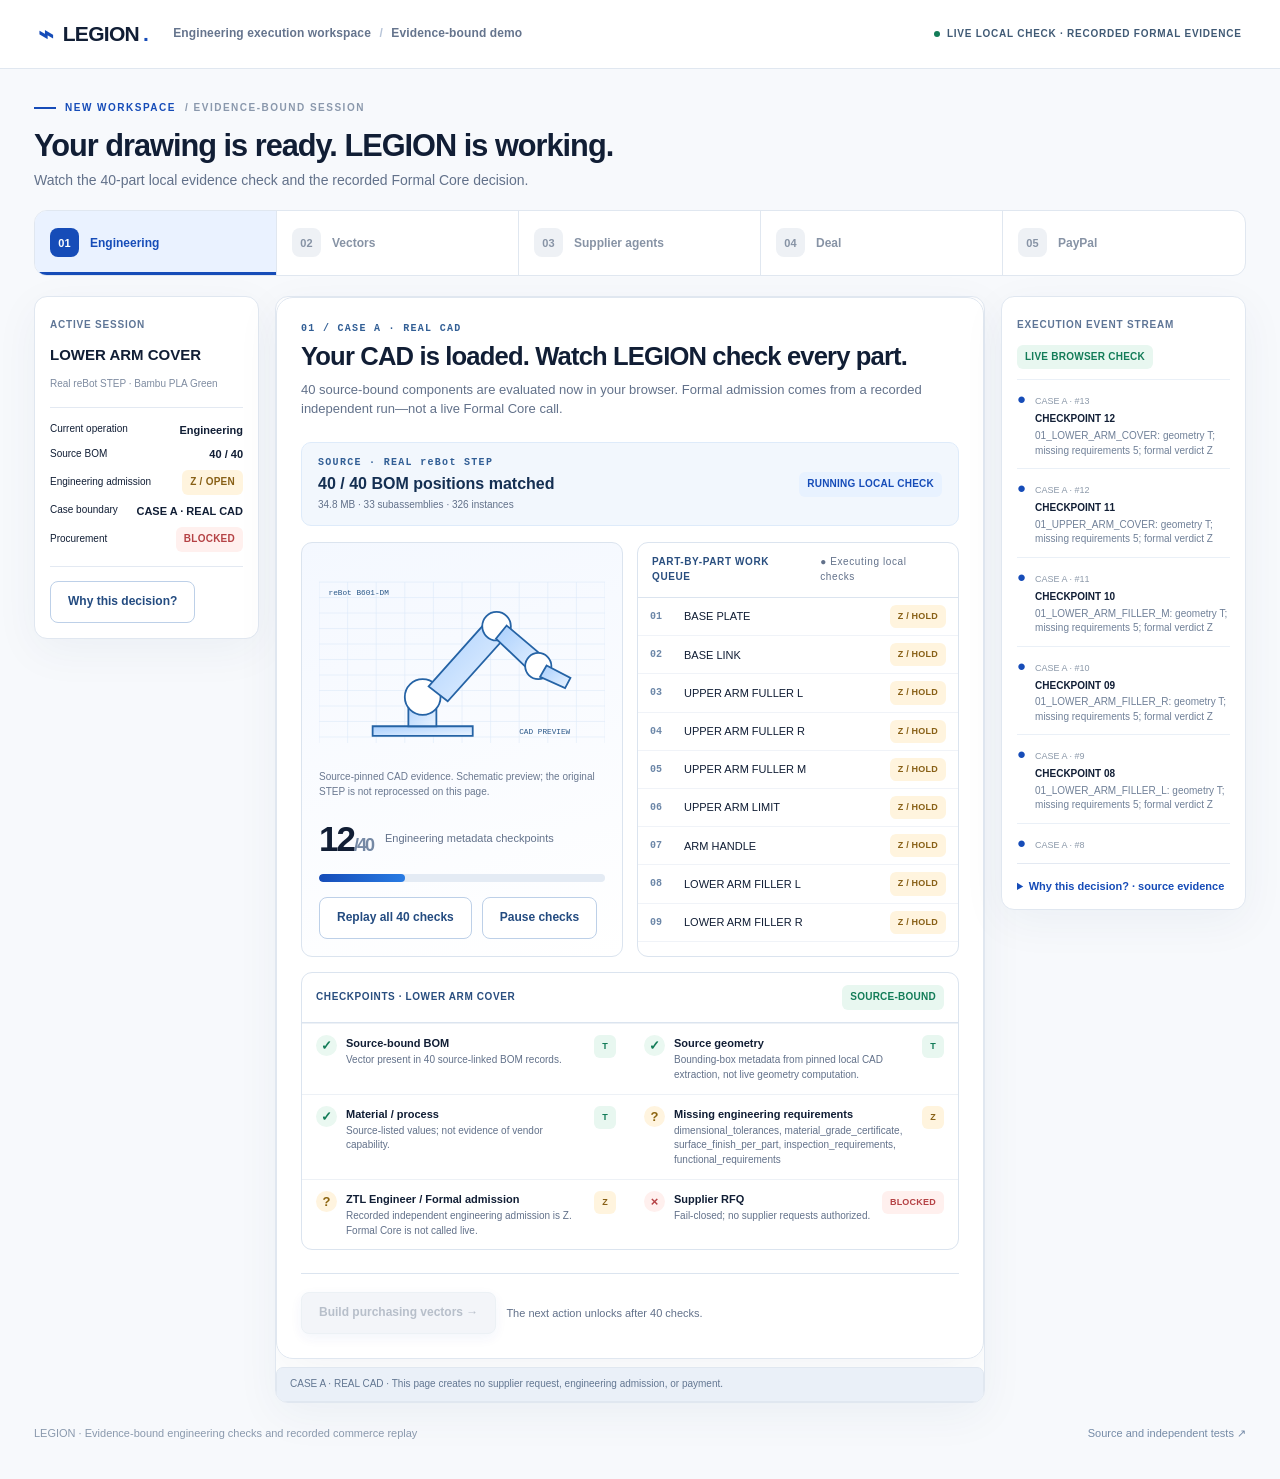
==== public/try/index.html @ afdcdab0 "feat(try): event-driven engineering checkpoints and supplier-agent preflight" ====
<!doctype html>
<html lang="en">
<head>
  <meta charset="utf-8">
  <meta name="viewport" content="width=device-width,initial-scale=1">
  <meta name="theme-color" content="#f7f9fc">
  <meta name="description" content="Watch 40 engineering parts checked against pinned evidence, explore supplier agent decisions, and replay an independently verified PayPal Sandbox deal.">
  <title>Try LEGION — Live Engineering Decision Workspace</title>
  <link rel="stylesheet" href="./try-live.css">
  <script defer src="./try-live.js"></script>
</head>
<body>
<header class="app-topbar">
  <a class="brand" href="/" aria-label="LEGION home"><span class="brand-mark">⌁</span>LEGION<span class="brand-point">.</span></a>
  <span class="app-subbrand">Engineering execution workspace <span class="top-divider">/</span> Evidence-bound demo</span>
  <span class="top-status"><span class="status-dot"></span> LIVE LOCAL CHECK · RECORDED FORMAL EVIDENCE</span>
</header>
<main class="app-shell" id="app">
  <div class="workspace-intro">
    <div class="workspace-location"><span class="tiny-line"></span> NEW WORKSPACE <span class="muted">/ EVIDENCE-BOUND SESSION</span></div>
    <h1 id="workspaceTitle">Your drawing is ready. LEGION is working.</h1>
    <p id="workspaceSubtitle">Watch the 40-part local evidence check and the recorded Formal Core decision.</p>
  </div>
  <nav class="journey" aria-label="LEGION workflow stages">
    <button class="journey-step active" data-stage="0" aria-current="step"><span class="journey-number">01</span><span class="journey-name">Engineering</span><span class="journey-dot"></span></button>
    <button class="journey-step" data-stage="1" disabled><span class="journey-number">02</span><span class="journey-name">Vectors</span><span class="journey-dot"></span></button>
    <button class="journey-step" data-stage="2" disabled><span class="journey-number">03</span><span class="journey-name">Supplier agents</span><span class="journey-dot"></span></button>
    <button class="journey-step" data-stage="3" disabled><span class="journey-number">04</span><span class="journey-name">Deal</span><span class="journey-dot"></span></button>
    <button class="journey-step" data-stage="4" disabled><span class="journey-number">05</span><span class="journey-name">PayPal</span><span class="journey-dot"></span></button>
  </nav>
  <div id="loadError" class="error-card" role="alert" hidden></div>
  <div id="workspace" class="workspace" hidden>
    <aside class="intent-rail" aria-label="Active work object"><div id="intentRail"></div></aside>
    <section class="work-canvas" aria-label="LEGION work area"><div id="workCanvas" aria-live="polite"></div></section>
    <aside class="decision-rail" aria-label="Result and supporting evidence"><div id="decisionRail"></div></aside>
  </div>
  <div class="loading" id="loading" role="status"><span class="loading-orbit"></span> Loading source-bound engineering evidence…</div>
  <footer class="site-footer"><span>LEGION · Evidence-bound engineering checks and recorded commerce replay</span><a href="https://github.com/veraxis-protocol/LEGION-Deal-Rescue" target="_blank" rel="noopener noreferrer">Source and independent tests ↗</a></footer>
</main>
</body>
</html>
---- public/try/try-live.css ----
[hidden]{display:none!important}
:root{--ink:#111e35;--muted:#62718a;--blue:#164cb8;--blue2:#287be3;--border:#e0e7f0;--bg:#f7f9fc;--good:#137c58;--goodbg:#e9f8f1;--danger:#b54245;--badbg:#fff0ee;--amber:#8c640f;--amberbg:#fff6e0;--white:#fff;--pale:#eef4fc;--shadow:0 12px 45px rgba(28,53,95,.05)}
*{box-sizing:border-box}html{scroll-behavior:smooth}body{margin:0;background:var(--bg);color:var(--ink);font:15px/1.47 Inter,ui-sans-serif,-apple-system,BlinkMacSystemFont,'Segoe UI',Arial,sans-serif}button,input,select{font:inherit}button{cursor:pointer}button:disabled{cursor:not-allowed}a{color:var(--blue);text-decoration:none}a:hover{text-decoration:underline}button:focus-visible,a:focus-visible,input:focus-visible,select:focus-visible,summary:focus-visible{outline:3px solid #78adf8;outline-offset:3px}h1,h2,h3,h4,p{margin:0}p{color:var(--muted)}.app-topbar{height:69px;background:white;border-bottom:1px solid var(--border);display:flex;align-items:center;gap:25px;padding:0 max(26px,calc((100% - 1370px)/2));padding-inline:clamp(17px,3vw,40px)}.brand{display:flex;align-items:center;gap:4px;color:var(--ink);font-size:21px;font-weight:830;letter-spacing:-.7px;white-space:nowrap}.brand:hover{text-decoration:none}.brand-mark{font-size:26px;color:var(--blue);font-weight:800;padding-right:5px}.brand-point{color:var(--blue)}.app-subbrand{font-size:12px;font-weight:600;color:#65748d;letter-spacing:.01em}.top-divider{color:#b7c4d8;padding:0 5px}.top-status{margin-left:auto;display:inline-flex;align-items:center;gap:7px;font-size:10px;letter-spacing:.075em;font-weight:800;color:#405a75;white-space:nowrap}.status-dot{height:6px;width:6px;background:var(--good);border-radius:50%;display:inline-block}.app-shell{max-width:1450px;margin:auto;padding:32px 34px 38px}.workspace-intro{margin-bottom:25px}.workspace-location{font-size:10px;letter-spacing:.15em;font-weight:800;color:var(--blue);display:flex;align-items:center;gap:9px;margin-bottom:12px}.workspace-location .muted{color:#8a98ac}.tiny-line{height:2px;width:22px;background:var(--blue)}.workspace-intro h1{font-size:clamp(25px,2.6vw,37px);line-height:1.15;letter-spacing:-1.5px;font-weight:790;margin-bottom:7px}.workspace-intro p{font-size:14px;max-width:650px}.journey{display:grid;grid-template-columns:repeat(5,minmax(0,1fr));gap:0;border:1px solid var(--border);border-radius:13px;overflow:hidden;background:white;margin-bottom:20px}.journey-step{border:0;border-right:1px solid var(--border);background:transparent;min-height:64px;padding:12px 15px;display:flex;align-items:center;gap:11px;text-align:left;position:relative;color:#8793a5;transition:background .15s ease,color .15s ease}.journey-step:last-child{border-right:0}.journey-step:not(:disabled):hover{background:#f4f8ff}.journey-step.active{background:#eaf2ff;color:var(--blue)}.journey-step.completed{color:#344e69}.journey-step.completed .journey-number{background:#e4f6ec;color:var(--good)}.journey-number{display:flex;align-items:center;justify-content:center;flex:none;height:29px;width:29px;border-radius:8px;background:#eef1f5;font-size:11px;letter-spacing:.02em;font-weight:850}.journey-step.active .journey-number{background:var(--blue);color:#fff}.journey-name{font-size:12px;font-weight:750;line-height:1.17}.journey-dot{position:absolute;bottom:0;left:0;right:0;height:3px;background:transparent}.journey-step.active .journey-dot{background:var(--blue)}.workspace{display:grid;grid-template-columns:minmax(190px,225px) minmax(0,1fr) minmax(210px,245px);gap:16px;align-items:start}.intent-rail,.work-canvas,.decision-rail{min-width:0}.rail-surface{background:var(--white);border:1px solid var(--border);border-radius:13px;padding:19px 16px;box-shadow:var(--shadow)}.rail-label,.eyebrow,.caption{font-size:10px;font-weight:830;letter-spacing:.11em;text-transform:uppercase;color:#70809a}.rail-label{margin-bottom:16px}.rail-part{font-size:14px;font-weight:790;line-height:1.3;word-break:break-word;margin:0 0 13px}.rail-key{font-size:11px;color:#8492a7;margin:16px 0 4px}.rail-value{font-weight:760;font-size:12px;word-break:break-word}.rail-metric{margin:9px 0;padding:11px 0;border-top:1px solid #eef1f6;display:flex;align-items:center;justify-content:space-between;gap:5px;font-size:11px;color:var(--muted)}.rail-metric strong{color:var(--ink);font-size:12px;text-align:right}.rail-separator{border:0;border-top:1px solid var(--border);margin:15px 0}.scope-block{margin-top:17px;padding:12px;background:#f3f6fb;border:1px solid #e7edf5;border-radius:9px;font-size:11px;color:#596b84}.scope-block strong{display:block;color:#415672;margin-bottom:4px}.scope-block p{font-size:11px;line-height:1.45}.work-canvas{background:#fff;border:1px solid var(--border);border-radius:13px;box-shadow:var(--shadow);min-height:500px;overflow:hidden}.stage-content{padding:27px 31px 28px;animation:stage-in .24s ease-out both}.stage-head{margin-bottom:22px}.eyebrow{color:var(--blue);margin-bottom:9px}.stage-head h2{font-size:clamp(22px,2.1vw,29px);letter-spacing:-.9px;font-weight:790;line-height:1.17;margin-bottom:7px}.stage-head p{font-size:13px;max-width:650px}.canvas-divider{border:0;border-top:1px solid var(--border);margin:22px 0}.work-object{border:1px solid var(--border);border-radius:11px;overflow:hidden;background:#fff}.work-object-header{display:flex;align-items:center;justify-content:space-between;gap:12px;background:#f5f8fd;padding:11px 15px;border-bottom:1px solid var(--border);font-weight:790;font-size:12px}.work-object-body{padding:16px}.source-preview{display:grid;grid-template-columns:minmax(140px,1fr) minmax(150px,1fr);gap:20px;align-items:center}.drawing-figure{height:178px;background:linear-gradient(145deg,#edf6ff,#f8fbff);border:1px solid #dfeaf8;border-radius:10px;display:flex;align-items:center;justify-content:center;overflow:hidden}.drawing-figure svg{height:165px;width:100%;max-width:290px}.source-facts{display:grid;gap:9px}.source-fact{display:flex;justify-content:space-between;align-items:baseline;gap:10px;border-bottom:1px solid #eef2f7;padding:7px 0;color:var(--muted);font-size:11px}.source-fact strong{font-size:13px;color:var(--ink);text-align:right}.tiny-info{font-size:11px;color:var(--muted);line-height:1.5}.mini-section-title{font-size:10px;letter-spacing:.11em;font-weight:820;color:#78879c;margin:20px 0 10px;text-transform:uppercase}.part-grid{display:grid;grid-template-columns:repeat(2,minmax(0,1fr));gap:9px}.part-choice{border:1px solid var(--border);background:#fff;padding:12px 13px;border-radius:9px;text-align:left;display:flex;align-items:flex-start;gap:9px;min-width:0;transition:background .15s ease,border-color .15s ease,box-shadow .15s ease}.part-choice:hover{border-color:#91b4e9;background:#f8fbff}.part-choice.selected{border-color:var(--blue);background:#eff5ff;box-shadow:0 0 0 1px #92b5e7 inset}.part-symbol{display:grid;place-items:center;background:#eaf0f9;border-radius:7px;width:32px;height:32px;flex:none;color:var(--blue);font-weight:800;font-size:11px}.part-choice-text{min-width:0}.part-choice strong{display:block;font-size:12px;line-height:1.32;overflow-wrap:anywhere;color:var(--ink)}.part-choice small{display:block;color:var(--muted);font-size:10px;margin-top:4px;line-height:1.35}.allparts{margin:13px 0 0;display:flex;align-items:center;gap:10px}.allparts label{font-size:11px;color:var(--muted);font-weight:650}.allparts select{min-width:0;max-width:100%;flex:1;padding:9px 10px;border:1px solid var(--border);background:#fff;border-radius:7px;font-size:11px;color:var(--ink)}.stage-action{display:flex;align-items:center;justify-content:space-between;gap:13px;margin-top:23px}.action-note{font-size:11px;color:var(--muted);max-width:320px}.primary-button,.secondary-button{border:1px solid var(--blue);border-radius:8px;font-weight:770;font-size:12px;padding:12px 17px;min-height:43px;transition:transform .15s ease,background .15s ease;white-space:normal;line-height:1.3}.primary-button{color:#fff;background:var(--blue);box-shadow:0 4px 14px rgba(22,76,184,.12)}.primary-button:hover:not(:disabled){background:#123d93;transform:translateY(-1px)}.primary-button:disabled{opacity:.38;background:#8c9bb2;border-color:#8c9bb2}.secondary-button{color:var(--blue);background:#fff;border-color:#cbdaf1}.secondary-button:hover{background:#f3f7fe}.link-button{border:0;background:none;padding:5px 0;color:var(--blue);font-weight:780;font-size:12px}.inline-status{display:inline-flex;align-items:center;gap:6px;border-radius:7px;font-size:10px;font-weight:810;letter-spacing:.025em;padding:5px 8px;white-space:nowrap}.inline-status.known{background:var(--goodbg);color:var(--good)}.inline-status.unknown{background:var(--amberbg);color:var(--amber)}.inline-status.blocked{background:var(--badbg);color:var(--danger)}.inline-status.simulated{background:#eaf0fa;color:#4e6592}.vector-title{font-size:13px;line-height:1.35;font-weight:800;overflow-wrap:anywhere}.vector-header{display:flex;align-items:center;justify-content:space-between;gap:12px;padding:13px 16px;background:#f4f8fd;border-radius:10px;border:1px solid var(--border);margin-bottom:15px}.vector-mini{font-size:10px;color:#71839d;margin-bottom:4px}.field-grid{display:grid;grid-template-columns:repeat(2,minmax(0,1fr));gap:12px;margin-top:17px}.field{display:flex;flex-direction:column;gap:6px;min-width:0}.field>span{font-size:10px;font-weight:750;color:#61738d}.field input,.field select{width:100%;border:1px solid #d5e0ee;border-radius:8px;background:white;color:var(--ink);padding:10px 11px;min-height:41px;font-size:13px}.field input:focus,.field select:focus{border-color:var(--blue)}.source-attributes{display:grid;grid-template-columns:repeat(2,minmax(0,1fr));gap:9px;margin:13px 0}.attribute{background:#f6f8fc;border-radius:8px;padding:11px 12px;min-width:0}.attribute span{display:block;font-size:10px;color:var(--muted)}.attribute strong{display:block;font-size:12px;line-height:1.4;margin-top:4px;overflow-wrap:anywhere}.requirement-list{display:grid;gap:7px;margin-top:10px}.requirement{width:100%;display:flex;gap:9px;align-items:center;text-align:left;background:#fff;border:1px solid #e0e7f0;border-radius:8px;padding:9px 12px;font-size:11px;color:#526680}.requirement:hover{background:#f8fbff}.requirement.drafted{background:#f0f5fd;border-color:#a9bfdc}.req-toggle{flex:none;display:grid;place-items:center;width:22px;height:22px;border:1px solid #bbcbe0;border-radius:5px;color:var(--blue);font-weight:760}.requirement strong{font-size:11px;line-height:1.2;flex:1;text-transform:capitalize;color:var(--ink)}.requirement small{font-size:10px;color:var(--muted);white-space:nowrap}.local-draft{background:#f2f6fb;border:1px dashed #b9cbe2;border-radius:8px;padding:10px 11px;margin-top:13px;font-size:11px;color:#60718c}.gate-panel{background:#fffaf5;border:1px solid #f1dbc2;border-radius:12px;display:flex;gap:18px;padding:18px;align-items:flex-start}.gate-icon{flex:none;border-radius:12px;height:54px;width:54px;background:#fff0dd;display:grid;place-items:center;font-size:25px}.gate-panel h3{font-size:20px;margin-bottom:6px}.gate-panel p{font-size:12px}.gate-why{display:grid;gap:7px;margin-top:15px}.gate-row{display:flex;align-items:center;justify-content:space-between;gap:10px;padding:9px 11px;background:#f8fafc;border:1px solid var(--border);border-radius:7px;font-size:11px}.gate-row strong{font-size:12px}.case-transfer{background:#edf4ff;border:1px solid #d6e6fa;border-radius:11px;padding:17px;margin-top:23px}.case-transfer h3{font-size:16px;letter-spacing:-.3px;margin-bottom:6px}.case-transfer p{font-size:12px;color:#4a6387}.case-transfer .stage-action{margin-top:14px}.coalition-progress{background:#f4f8fd;padding:20px;border-radius:11px;border:1px solid var(--border)}.coalition-number{font-size:46px;font-weight:810;letter-spacing:-2px;line-height:1.1}.coalition-number small{font-size:14px;color:var(--muted);font-weight:700;letter-spacing:0}.meter{height:9px;border-radius:50px;overflow:hidden;background:#dce7f3;margin:16px 0}.meter span{display:block;height:100%;border-radius:50px;background:linear-gradient(90deg,#164cb8,#50a0f4);transition:width .38s cubic-bezier(.2,.7,.2,1)}.buyer-grid{display:grid;grid-template-columns:repeat(5,minmax(0,1fr));gap:7px}.buyer{border:1px dashed #c6d1df;border-radius:8px;min-height:62px;padding:8px 4px;display:grid;place-items:center;text-align:center;color:#9faabe;background:white;transition:background .25s ease,border-color .25s ease}.buyer.in{border:1px solid #c0d7f5;color:var(--blue);background:#e8f1fe}.buyer b{font-size:20px;line-height:1}.buyer small{font-size:9px;line-height:1.2}.buyer-state{display:flex;justify-content:space-between;align-items:center;gap:9px;margin-top:15px}.coalition-bridge{display:flex;align-items:center;gap:9px;margin-top:17px;color:#5c7393;font-size:11px}.coalition-bridge .bridge-line{height:1px;flex:1;background:#d6e2ef}.offer-list{display:grid;grid-template-columns:repeat(3,minmax(0,1fr));gap:10px}.offer{border:1px solid var(--border);border-radius:10px;padding:15px 12px;background:white;text-align:left;min-height:156px;display:flex;flex-direction:column;gap:8px;transition:background .15s ease,border .15s ease,box-shadow .15s ease}.offer:hover{border-color:#9dbce8}.offer.selected{background:#eff5ff;border-color:var(--blue);box-shadow:inset 0 0 0 1px var(--blue)}.offer strong{font-size:25px;font-weight:850;letter-spacing:-1px}.offer small{color:var(--muted);font-size:10px}.offer .inline-status{align-self:flex-start;margin-top:auto}.negotiation-result{margin:19px 0 0;padding:15px;border:1px solid var(--border);border-radius:9px;background:#f7f9fc}.negotiation-result strong{font-size:13px}.negotiation-result p{font-size:11px;margin-top:6px}.evidence-chip{margin-top:15px;font-size:11px;color:#566d8a;display:flex;align-items:center;gap:10px}.receipt-list{display:grid;grid-template-columns:repeat(5,minmax(0,1fr));gap:7px}.receipt{border:1px solid var(--border);background:#fff;border-radius:9px;min-height:91px;padding:12px 7px;text-align:center;display:flex;flex-direction:column;align-items:center;gap:6px;justify-content:center}.receipt.active{background:#eff7f2;border-color:#409b73;box-shadow:0 0 0 1px #7bbba0 inset}.receipt:hover{border-color:#8cb7dc}.receipt span{font-size:10px;color:#71809b}.receipt strong{font-size:16px}.receipt small{font-size:9px;color:var(--good);font-weight:750}.receipt-detail{background:#f5f9f7;border:1px solid #d7e8de;border-radius:12px;padding:18px;margin-top:18px}.receipt-detail-head{display:flex;align-items:center;justify-content:space-between;gap:10px;margin-bottom:12px}.receipt-detail h3{font-size:20px;letter-spacing:-.5px}.mono{font-family:ui-monospace,SFMono-Regular,Consolas,monospace;overflow-wrap:anywhere}.receipt-facts{display:grid;gap:7px}.receipt-row{display:flex;justify-content:space-between;gap:12px;border-top:1px solid #e0eee6;padding:8px 0;font-size:11px}.receipt-row span{color:var(--muted)}.receipt-row strong{color:var(--ink);text-align:right}.completion-bar{background:#ecf7f1;border:1px solid #c8ead8;border-radius:9px;padding:13px 15px;display:flex;gap:12px;align-items:center;margin-top:17px}.completion-bar strong{color:#196546;font-size:13px}.completion-bar p{font-size:11px;color:#46775f}.decision-title{font-size:15px;font-weight:790;letter-spacing:-.2px;margin:4px 0 9px}.decision-desc{font-size:12px;line-height:1.48;margin:0 0 13px}.context-row{padding:9px 0;border-top:1px solid #edf0f4;display:flex;flex-direction:column;gap:4px;font-size:11px}.context-row span{color:var(--muted)}.context-row strong{font-size:12px;color:var(--ink);word-break:break-word}.inspect-link{border:0;background:transparent;display:inline-flex;align-items:center;gap:5px;padding:0;color:var(--blue);font-size:11px;font-weight:750}.evidence-details{margin-top:14px;border-top:1px solid #e8edf5;padding-top:13px}.evidence-details summary{font-size:11px;color:var(--blue);font-weight:760;cursor:pointer;list-style:none}.evidence-details summary::-webkit-details-marker{display:none}.evidence-details summary:before{content:'＋';margin-right:6px}.evidence-details[open] summary:before{content:'−'}.evidence-details div{padding-top:10px}.evidence-details p{font-size:10px;line-height:1.55;overflow-wrap:anywhere}.evidence-details a{font-size:11px;display:block;margin-top:9px;overflow-wrap:anywhere}.tiny-contract{color:#5e7590;font-size:11px;margin:15px 0 0;padding:11px;border:1px dashed #cedaea;border-radius:7px}.tiny-contract strong{color:var(--ink)}.bottom-scope{padding:13px 16px;background:#f7f9fc;border-top:1px solid var(--border);font-size:10px;color:#6f819a;display:flex;align-items:center;gap:8px}.bottom-scope strong{color:var(--ink)}.error-card{border:1px solid #efb6b6;background:#fff1f1;color:#9e3535;padding:19px;border-radius:12px;margin:14px 0}.loading{padding:80px 20px;text-align:center;font-size:12px;color:var(--muted)}.loading-orbit{display:inline-block;vertical-align:-2px;height:14px;width:14px;border-radius:50%;border:2px solid #cadcf8;border-top-color:var(--blue);animation:spin .8s linear infinite;margin-right:7px}.site-footer{display:flex;align-items:center;justify-content:space-between;gap:16px;color:#8a99ad;font-size:11px;margin-top:22px}.site-footer a{color:#758ba7}@keyframes stage-in{from{opacity:.2;transform:translateY(8px)}to{opacity:1;transform:translateY(0)}}@keyframes spin{to{transform:rotate(360deg)}}
@media(max-width:1150px){.workspace{grid-template-columns:minmax(180px,215px) minmax(0,1fr)}.decision-rail{grid-column:2}.decision-rail .rail-surface{display:grid;grid-template-columns:1fr 1fr;gap:10px 20px;align-items:start}.decision-rail .evidence-details{grid-column:1/-1}}
@media(max-width:770px){.app-topbar{height:58px;padding:0 17px}.app-subbrand{display:none}.top-status{font-size:9px}.app-shell{padding:22px 17px 28px}.workspace-intro{margin-bottom:19px}.workspace-intro h1{font-size:27px;letter-spacing:-1px}.workspace-intro p{font-size:12px}.workspace{grid-template-columns:minmax(0,1fr);gap:11px}.intent-rail{grid-column:1;grid-row:1}.intent-rail .rail-surface{display:flex;align-items:center;gap:12px;padding:12px}.intent-rail .rail-label,.intent-rail .rail-key,.intent-rail .rail-metric,.intent-rail .scope-block{display:none}.intent-rail .rail-part{margin:0;font-size:12px;flex:1}.intent-rail .inline-status{flex:none}.work-canvas{grid-column:1;grid-row:2;min-height:0}.decision-rail{grid-column:1;grid-row:3}.decision-rail .rail-surface{display:block;padding:14px}.decision-rail .rail-label{display:none}.decision-rail .decision-desc{font-size:11px}.stage-content{padding:20px 18px}.journey{margin-bottom:12px}.journey-step{min-height:62px;padding:9px 7px;flex-direction:column;gap:6px;justify-content:center;align-items:center;text-align:center}.journey-number{width:23px;height:23px;font-size:10px}.journey-name{font-size:10px}.journey-step.active .journey-dot{height:2px}.offer-list{gap:7px}.offer{padding:11px 9px;min-height:140px}.offer strong{font-size:21px}.source-preview{grid-template-columns:1fr 1fr;gap:11px}.drawing-figure{height:165px}}
@media(max-width:480px){.app-topbar{gap:10px}.brand{font-size:19px}.brand-mark{font-size:21px}.top-status{font-size:8px;letter-spacing:0}.workspace-intro p{font-size:11px}.workspace-location{font-size:9px}.journey-name{font-size:9px}.journey-step{padding:8px 2px;gap:4px;min-height:58px}.stage-content{padding:17px 14px 20px}.stage-head h2{font-size:23px}.stage-head p{font-size:12px}.source-preview{grid-template-columns:1fr}.drawing-figure{height:140px}.drawing-figure svg{height:132px}.source-facts{grid-template-columns:1fr 1fr;gap:5px 12px}.source-fact{display:block}.source-fact strong{display:block;text-align:left}.part-grid{grid-template-columns:1fr 1fr;gap:7px}.part-choice{padding:10px 7px;gap:5px}.part-symbol{width:22px;height:24px;font-size:9px}.part-choice strong{font-size:10px}.part-choice small{font-size:9px}.field-grid,.source-attributes{gap:8px}.stage-action{flex-direction:column-reverse;align-items:stretch;margin-top:18px}.action-note{max-width:100%}.primary-button,.secondary-button{width:100%;font-size:12px}.buyer-grid{gap:4px}.buyer{min-height:55px}.buyer small{font-size:8px}.buyer-state{flex-direction:column;align-items:flex-start}.offer strong{font-size:17px}.offer{padding:11px 6px;min-height:138px}.offer small{font-size:9px}.offer .inline-status{white-space:normal;font-size:9px;padding:4px 5px}.receipt-list{gap:3px}.receipt{min-height:75px;padding:8px 2px}.receipt strong{font-size:12px}.receipt span,.receipt small{font-size:8px}.source-fact{font-size:10px}.completion-bar{align-items:flex-start}.site-footer{flex-direction:column;align-items:flex-start;gap:5px}.receipt-detail h3{font-size:15px}.gate-panel{gap:9px;padding:14px}.gate-icon{width:38px;height:38px;font-size:20px}.gate-panel h3{font-size:17px}.allparts{flex-direction:column;align-items:stretch}.rail-surface{border-radius:9px}.decision-rail .rail-surface{display:block}}
@media(prefers-reduced-motion:reduce){*,*:before,*:after{scroll-behavior:auto!important;animation-duration:.01ms!important;transition-duration:.01ms!important}}

.in-session .workspace-intro{margin-bottom:15px}.in-session .workspace-intro h1{font-size:20px;letter-spacing:-.5px;margin-bottom:0}.in-session .workspace-intro p{display:none}.in-session .workspace-location{margin-bottom:7px}.in-session .app-shell{padding-top:20px}
/* Mobile operational density: one selected object + one action; details on demand. */
@media(max-width:770px){.intent-rail .rail-surface{display:grid;grid-template-columns:minmax(0,1fr) auto;align-items:center;gap:9px}.intent-rail .rail-part{min-width:0;max-width:none;flex:initial;overflow-wrap:normal;font-size:12px}.intent-rail .rail-value{display:none}.decision-rail .context-row{display:none}.decision-rail .decision-desc{margin-bottom:4px}}
@media(max-width:480px){.intent-rail .inline-status{font-size:9px;white-space:normal;max-width:172px;text-align:center}}

@media(max-width:770px){#app[data-active-step="1"] .intent-rail .rail-value{display:block;grid-column:1/-1;font-size:11px}}

/* WO-TRY-LIVE-005: execution-first product UI, additive to verified light palette. */
:root{--live-line:#dbe4ef;--live-soft:#f3f7fd;--live-shadow:0 16px 48px rgba(28,67,112,.055)}
.app-shell{max-width:1480px}.workspace-intro h1{font-size:clamp(22px,2.4vw,34px);letter-spacing:-1px}.workspace-intro{margin-bottom:19px}
.live-scene{background:#fff;min-height:620px;padding:24px;border-radius:17px;border:1px solid var(--border);box-shadow:var(--live-shadow)}
.live-heading{margin-bottom:24px}.live-heading h2{font-size:clamp(21px,2vw,31px);font-weight:820;letter-spacing:-.85px;margin:5px 0 8px;line-height:1.23}.live-heading p{margin:0;color:var(--muted);font-size:13px;max-width:790px}
.live-overline,.live-eyebrow{font:800 10px/1.4 ui-monospace,monospace;letter-spacing:.13em;color:#315e95}
.live-pill{display:inline-flex;align-items:center;gap:4px;padding:5px 8px;border-radius:6px;font-size:10px;font-weight:790;letter-spacing:.025em;white-space:nowrap;background:#edf1f7;color:#51617a}
.live-pill.good{background:#e8f7f0;color:#137c58}.live-pill.warn{background:#fff4de;color:#886016}.live-pill.bad{background:#fff0ee;color:#b54245}.live-pill.running{background:#e8f2ff;color:#164cb8;animation:statusPulse 1.2s ease-in-out infinite}
@keyframes statusPulse{50%{opacity:.56}}
.live-btn{cursor:pointer;display:inline-flex;align-items:center;justify-content:center;gap:8px;min-height:42px;border-radius:8px;padding:10px 17px;font-size:12px;font-weight:800;border:1px solid #bdd0e8;background:#fff;color:#1c4a8f}
.live-btn:hover{filter:brightness(.975);transform:translateY(-1px)}.live-btn:focus-visible{outline:3px solid #7cacf3;outline-offset:2px}
.live-btn.primary-button{background:#164cb8;border-color:#164cb8;color:#fff}.live-btn.secondary-button{color:#234b80;background:#fff}.live-btn.disabled-button{opacity:.45;cursor:not-allowed;background:#e4e9f1;border-color:#d4dfe9;color:#61718a;pointer-events:none}
.live-next{display:flex;gap:10px;align-items:center;justify-content:flex-start;flex-wrap:wrap;border-top:1px solid var(--live-line);padding-top:18px;margin-top:23px}.live-next>span{flex:1;min-width:190px;font-size:11px;color:var(--muted)}
.live-summary{display:flex;align-items:center;justify-content:space-between;gap:10px;background:#f2f7fd;border:1px solid #deebfa;padding:13px 16px;border-radius:10px;margin-bottom:16px}.live-summary>div{display:grid;gap:2px}.live-summary strong{font-size:16px;color:#142f52}.live-summary small{font-size:10px;color:var(--muted)}
.live-double{display:grid;grid-template-columns:minmax(0,1fr) minmax(0,1fr);gap:14px}.live-hero-diagram,.live-part-pane,.live-checkpoint,.live-vector-card,.live-fixture,.live-payment-head{border:1px solid var(--live-line);border-radius:11px;background:#fff;padding:17px;min-width:0}
.live-hero-diagram{background:linear-gradient(165deg,#f4f8ff,#fff)}.live-arm{display:block;width:100%;height:205px;object-fit:contain}.live-hero-diagram p{font-size:10px;color:#6a7890;margin:5px 0 13px}.live-progress-caption{display:flex;align-items:center;gap:12px;margin:10px 0}.live-progress-caption strong{font-size:35px;letter-spacing:-2px}.live-progress-caption strong span{font-size:18px;color:#7589a5}.live-progress-caption>span{font-size:11px;color:var(--muted)}
.live-meter{height:8px;background:#e4ebf4;border-radius:50px;overflow:hidden}.live-meter>span{height:100%;display:block;border-radius:inherit;background:linear-gradient(90deg,#164cb8,#287be3);transition:width .19s ease}
.live-inline-actions{display:flex;align-items:center;gap:10px;flex-wrap:wrap;margin-top:15px}
.live-part-pane{padding:0;overflow:hidden}.live-pane-title{display:flex;justify-content:space-between;align-items:center;padding:12px 14px;gap:10px;border-bottom:1px solid var(--live-line);font-size:10px;letter-spacing:.06em;color:#294e7f}.live-pane-title span{color:var(--muted)}
.scan-list{height:348px;overflow:auto;overscroll-behavior:contain}.scan-row{width:100%;display:grid;grid-template-columns:26px minmax(0,1fr) auto;gap:8px;align-items:center;text-align:left;padding:7px 12px;border:0;border-bottom:1px solid #f0f3f8;background:#fff;color:var(--ink);cursor:pointer}.scan-row.selected{background:#edf4ff;border-left:3px solid #164cb8;padding-left:9px}.scan-row:hover{background:#f6f9fe}.scan-index{font:600 10px ui-monospace,monospace;color:#6c87a8}.scan-name{font-size:11px;white-space:nowrap;overflow:hidden;text-overflow:ellipsis}.scan-row .live-pill{font-size:9px}
.live-checkpoint{margin-top:15px;padding:0;overflow:hidden}.live-checkpoint-grid{display:grid;grid-template-columns:repeat(2,minmax(0,1fr));gap:0}.live-ck{display:flex;align-items:flex-start;gap:9px;min-width:0;padding:11px 14px;border-top:1px solid #edf1f6}.live-ck>span:nth-child(2){min-width:0;display:grid;gap:2px;flex:1}.live-ck strong{font-size:11px}.live-ck small{font-size:10px;color:var(--muted);overflow-wrap:anywhere}.live-ck .live-pill{font-size:9px}.live-ck-symbol{flex:0 0 21px;height:21px;border-radius:50%;background:#eaf8f1;text-align:center;font-size:13px;line-height:21px;color:#137c58;font-weight:900}.live-ck-symbol.unknown{color:#8c640f;background:#fff4df}.live-ck-symbol.blocked{color:#b54245;background:#fff0ee}
.live-object-head{display:flex;align-items:center;justify-content:space-between;gap:10px;border-bottom:1px solid var(--live-line);padding-bottom:12px}.live-object-head span{font-size:10px;color:#52739d}.live-object-head h3{margin:2px 0 0;font-size:18px}
.live-attributes{display:grid;grid-template-columns:repeat(3,minmax(0,1fr));gap:12px;padding-top:13px}.live-attributes>div{display:grid;gap:4px;min-width:0}.live-attributes small{font-size:10px;color:var(--muted)}.live-attributes strong{font-size:12px;overflow-wrap:anywhere}
.live-control-line{display:grid;grid-template-columns:1.5fr 1fr 1fr;gap:11px;margin-top:20px}.live-control-line label{display:grid;gap:7px;font-size:11px;color:#4b617e;font-weight:800}.live-control-line input,.live-control-line select{max-width:100%;min-width:0;width:100%;height:44px;border:1px solid #cad7e8;border-radius:8px;background:#fff;padding:0 9px;color:#1a2b49}
.live-grid-title{display:flex;align-items:center;justify-content:space-between;margin:20px 0 10px;gap:10px;font-size:11px;font-weight:850;color:#304f78}.live-grid-title small{font-size:10px;font-weight:500;color:var(--muted)}
.live-gap-grid{display:grid;grid-template-columns:repeat(2,minmax(0,1fr));gap:8px}.live-gap{display:flex;gap:10px;align-items:center;text-align:left;min-width:0;border:1px solid #e0e7f0;border-radius:9px;padding:10px;background:#fff;cursor:pointer}.live-gap>span{flex:0 0 24px;width:24px;height:24px;line-height:24px;border-radius:6px;text-align:center;background:#fff2db;color:#8c640f;font-size:18px}.live-gap>strong{flex:1;font-size:11px;overflow-wrap:anywhere}.live-gap small{font-size:9px;color:#8c640f;max-width:85px;text-align:right}.live-gap.draft{border-color:#a7c7ee;background:#f3f8ff}.live-gap.draft>span{background:#dfedff;color:#164cb8}
.live-notice{margin-top:14px;border-radius:8px;border:1px solid #f1dfb6;padding:11px;background:#fffaf0;font-size:11px;line-height:1.5}
.live-gate-head{display:flex;justify-content:space-between;gap:14px;align-items:flex-start;background:#fff8f7;border:1px solid #f4dfdd;border-radius:11px;padding:17px}.live-gate-head span{font:700 10px ui-monospace,monospace;color:#b54245}.live-gate-head h3{font-size:21px;margin:6px 0}.live-gate-head p{font-size:12px;margin:0;max-width:530px;color:#64718a}
.supplier-board{display:grid;grid-template-columns:repeat(3,minmax(0,1fr));gap:9px}.supplier-card{border:1px solid var(--live-line);border-radius:10px;padding:12px;min-width:0;background:#fff}.supplier-header{display:flex;gap:9px;align-items:center;margin-bottom:14px}.supplier-logo{width:42px;height:42px;flex:0 0 42px;display:grid;place-items:center;border:1px solid #bfd7f5;background:linear-gradient(145deg,#eaf3ff,#fff);color:#164cb8;font-size:20px;font-weight:900;border-radius:10px}.supplier-header>div:nth-child(2){min-width:0;display:grid;gap:4px}.supplier-header strong{font-size:11px;line-height:1.2}.supplier-header small{font-size:9px;color:#8191a8}.supplier-line{display:flex;justify-content:space-between;align-items:center;gap:4px;font-size:10px;margin:9px 0}.supplier-card p{font-size:10px;line-height:1.5;color:#75839a;margin:10px 0 0}.live-handoff{background:#f2f7fd;border:1px solid #d8e6f8;border-radius:11px;padding:18px;margin-top:20px}.live-handoff h3{margin:6px 0;font-size:19px}.live-handoff p{font-size:12px;max-width:690px;color:#526580}.live-handoff .live-btn{margin-top:4px}
.live-fixture{display:grid;grid-template-columns:1.2fr 1fr;gap:15px}.live-fixture h3{font-size:40px;letter-spacing:-2px;margin:8px 0 12px}.live-fixture h3 small{font-size:18px;color:#8795aa}.buyer-tiles{display:flex;flex-wrap:wrap;gap:5px;margin-top:15px}.buyer-tile{display:grid;gap:4px;place-items:center;text-align:center;padding:7px 8px;min-width:58px;border:1px dashed #c7d0dd;border-radius:8px;color:#8c9aae;font-size:10px}.buyer-tile b{font-size:18px}.buyer-tile small{font-size:9px}.buyer-tile.joined{background:#e9f8f1;border:1px solid #a6d6bc;color:#137c58}.live-status-big{margin:13px 0}.live-fixture>div:nth-child(2) p{font-size:12px;max-width:275px;color:#67768e}.live-evidence-bridge{padding:13px;border-radius:10px;background:#fff8f1;border:1px solid #f2e0c5;margin-top:20px}.live-evidence-bridge strong{font-size:10px;color:#8c640f}.live-evidence-bridge p{font-size:11px;color:#5c6470;margin:5px 0 0}
.deal-timeline{display:grid;gap:9px}.deal-event{border:1px solid #e3e7ed;border-left:3px solid #ccd5e2;border-radius:9px;display:flex;align-items:center;padding:12px;gap:12px;opacity:.6;background:#f6f7fa}.deal-event.shown{opacity:1;background:#fff;border-left-color:#164cb8}.deal-number{flex:0 0 29px;width:29px;height:29px;display:grid;place-items:center;background:#e9f1fc;color:#164cb8;border-radius:50%;font-size:12px;font-weight:900}.deal-event>div{flex:1;min-width:0}.deal-event>div small{display:block;color:#8292a6;font-size:9px}.deal-event>div strong{font-size:17px}.deal-event>div strong span{font-size:11px;color:#67758a}.deal-event>div p{font-size:10px;color:#647088;margin:3px 0}
.live-payment-head{display:flex;gap:12px;align-items:center;justify-content:space-between;background:#f3faf7;border-color:#d3eadf}.live-payment-head h3{font-size:42px;letter-spacing:-1.7px;margin:5px 0}.live-payment-head p{font-size:12px;color:#526b61;max-width:510px}
.receipt-board{display:grid;grid-template-columns:repeat(5,minmax(0,1fr));gap:8px}.receipt-card{min-width:0;border:1px solid #e2e9f0;border-radius:9px;background:#fff;padding:10px;text-align:left;display:grid;gap:7px;cursor:pointer}.receipt-card.selected{border-color:#287be3;background:#f4f9ff}.receipt-card>small{font-size:9px;color:#61789a}.receipt-card strong{font-size:19px}.receipt-card span{font-size:9px;color:#137c58}.receipt-card code{font-size:9px;color:#62718a;overflow-wrap:anywhere}.live-receipt-detail{padding:14px;background:#f6f9fe;border:1px solid #dde6f3;border-radius:9px;margin-top:12px;display:grid;gap:5px}.live-receipt-detail strong{font:700 12px ui-monospace,monospace;overflow-wrap:anywhere}.live-receipt-detail p{font-size:11px;color:#62718a;margin:2px 0}
.live-scope{font-size:10px;color:#637792;background:#eaf0f8;border:1px solid #e0e7f0;margin-top:8px;padding:9px 13px;border-radius:7px}
.rail-title{font-size:10px;font-weight:850;color:#5e7596;letter-spacing:.08em}.rail-surface{padding:15px!important}.rail-surface h3{font-size:15px;margin:10px 0 5px;overflow-wrap:anywhere}.rail-surface>small{font-size:10px;color:#7e8ba0}.rail-break{height:1px;background:#e3e9f2;margin:14px 0}.rail-item{display:flex;justify-content:space-between;align-items:center;gap:10px;margin-top:8px;font-size:10px}.rail-item strong{font-size:11px;text-align:right;overflow-wrap:anywhere}.rail-status{margin:10px 0}.event-list{display:grid;gap:10px;max-height:470px;overflow:auto}.event-line{display:flex;gap:9px;padding-top:8px;border-top:1px solid #eaf0f7}.event-line>span{color:#164cb8}.event-line>div{min-width:0}.event-line small{font-size:9px;color:#8b98a9}.event-line strong{display:block;font-size:10px;margin:2px 0;overflow-wrap:anywhere}.event-line p{font-size:10px;color:#708098;line-height:1.45;margin:0;overflow-wrap:anywhere}details{font-size:11px;color:#62718a}details summary{cursor:pointer;color:#164cb8;font-weight:800}details p{line-height:1.5}
@media(max-width:1150px){.live-scene{min-height:480px}.live-double{grid-template-columns:1fr}.live-arm{height:200px}.scan-list{height:260px}.receipt-board{grid-template-columns:repeat(3,minmax(0,1fr))}.supplier-board{grid-template-columns:repeat(2,minmax(0,1fr))}}
@media(max-width:770px){.live-scene{padding:16px}.live-heading{margin-bottom:16px}.live-part-pane .scan-list{height:220px}.live-attributes{grid-template-columns:repeat(2,minmax(0,1fr))}.live-fixture{grid-template-columns:1fr}.live-double{grid-template-columns:1fr}.live-checkpoint-grid{grid-template-columns:1fr}.live-control-line{grid-template-columns:1fr 1fr}.live-control-line label:first-child{grid-column:span 2}.supplier-board{grid-template-columns:1fr}.receipt-board{grid-template-columns:repeat(2,minmax(0,1fr))}}
@media(max-width:480px){.live-scene{padding:12px;border-radius:9px;min-height:440px}.live-heading h2{font-size:21px}.live-heading p{font-size:11px}.live-summary{padding:11px}.live-summary strong{font-size:13px}.live-arm{height:165px}.live-progress-caption strong{font-size:31px}.live-double{gap:10px}.live-hero-diagram,.live-fixture,.live-checkpoint,.live-vector-card{padding:12px}.live-ck{padding:9px}.live-attributes{grid-template-columns:1fr 1fr}.live-control-line{grid-template-columns:1fr 1fr;gap:8px}.live-control-line label:first-child{grid-column:1/-1}.live-gap-grid{grid-template-columns:1fr}.live-gap{padding:8px}.live-payment-head{align-items:flex-start}.live-payment-head h3{font-size:31px}.live-next>span{flex-basis:100%;min-width:0;order:3}.live-btn{min-height:40px;font-size:11px;padding:8px 12px}.receipt-board{grid-template-columns:repeat(2,minmax(0,1fr))}.live-fixture h3{font-size:32px}.deal-event{padding:10px}.deal-event>div strong{font-size:15px}.supplier-header strong{font-size:12px}}
@media(prefers-reduced-motion:reduce){.live-pill.running{animation:none}.live-btn:hover{transform:none}.live-meter span{transition:none}}
@media(max-width:770px){.intent-rail{display:none!important}.workspace{display:block!important}.work-canvas{width:100%;min-width:0}.decision-rail{width:100%;margin-top:10px}.decision-rail .rail-surface{display:block}.event-list{max-height:180px}}
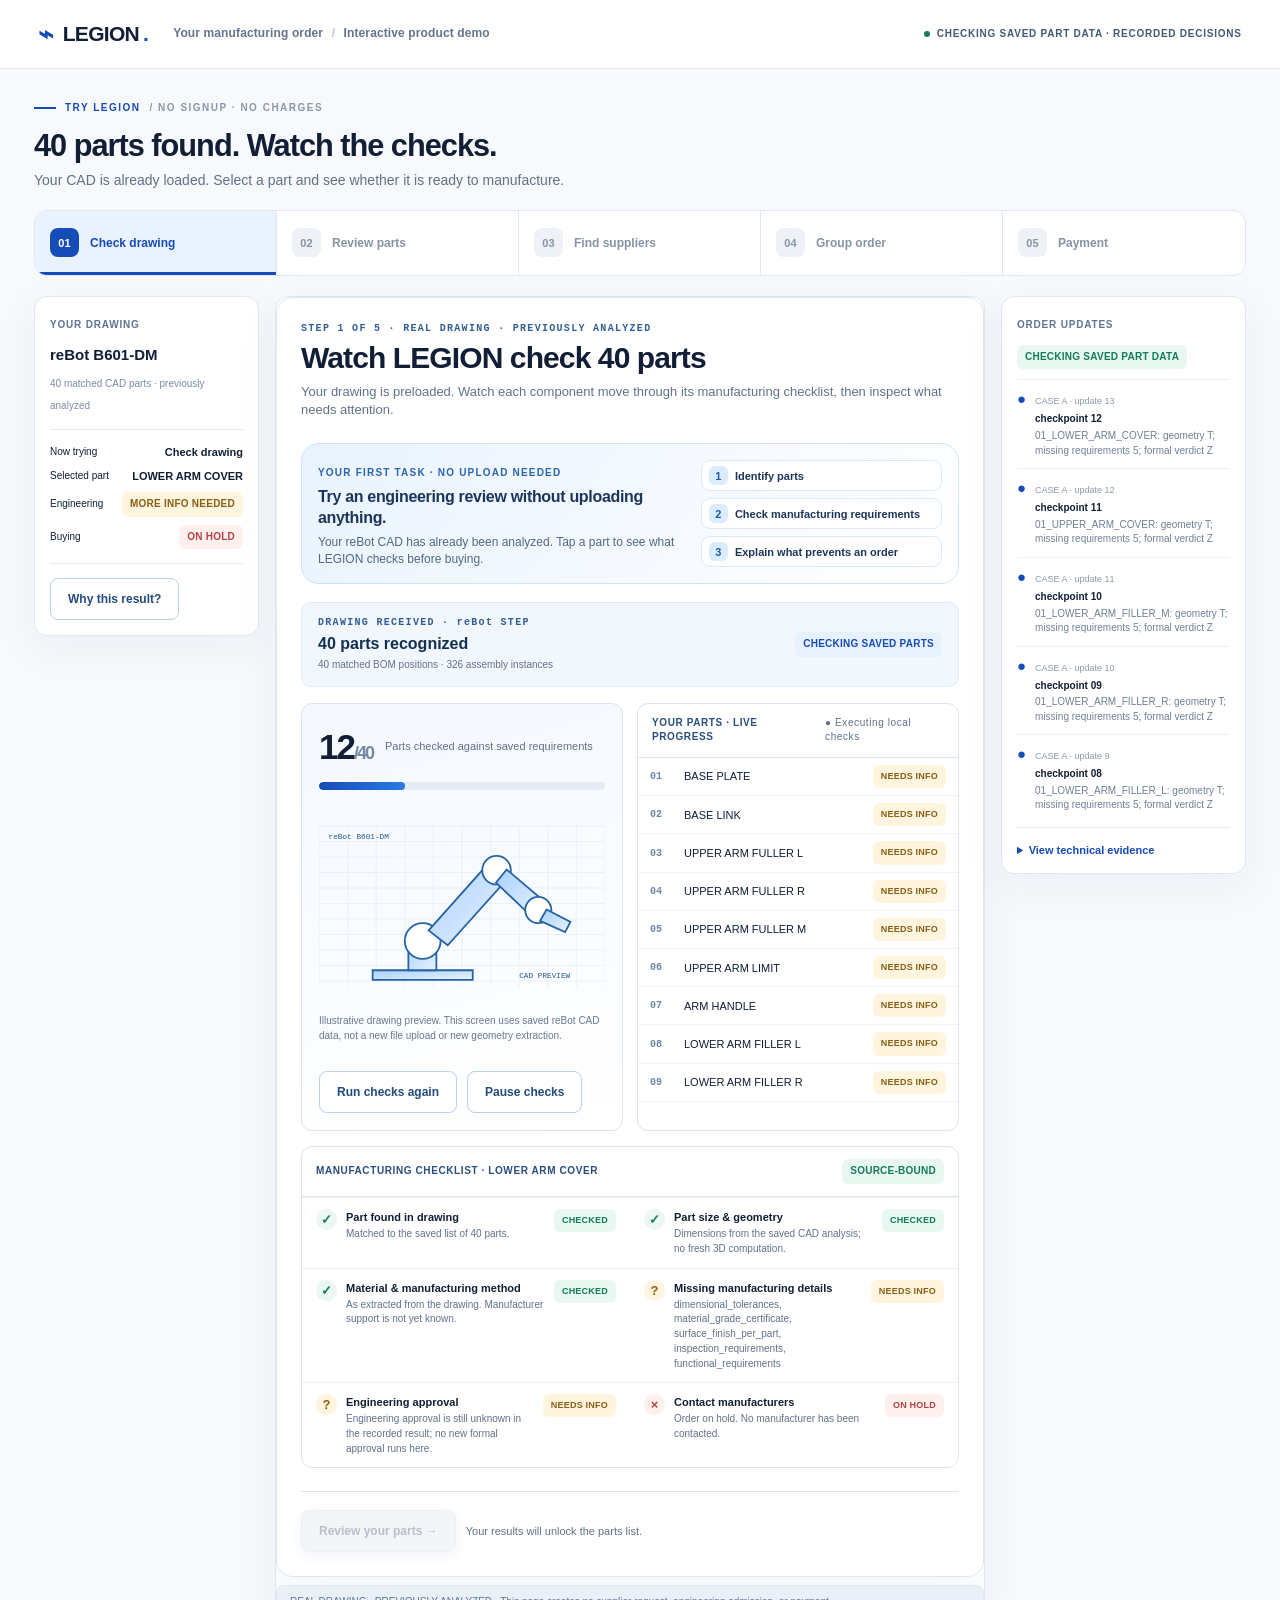
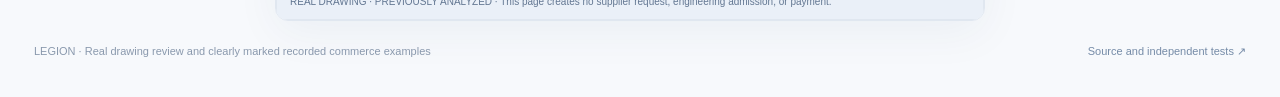
==== commit 11ee4c03: "feat(try): familiar product workflows and illustrated supplier discovery" ====
--- a/public/try/index.html
+++ b/public/try/index.html
@@ -4,29 +4,29 @@
   <meta charset="utf-8">
   <meta name="viewport" content="width=device-width,initial-scale=1">
   <meta name="theme-color" content="#f7f9fc">
-  <meta name="description" content="Watch 40 engineering parts checked against pinned evidence, explore supplier agent decisions, and replay an independently verified PayPal Sandbox deal.">
-  <title>Try LEGION — Live Engineering Decision Workspace</title>
+  <meta name="description" content="Try LEGION: check an uploaded CAD drawing, review parts, explore manufacturing options, form a group order and inspect PayPal Sandbox confirmations.">
+  <title>Try LEGION — Your Drawing to a Group Order</title>
   <link rel="stylesheet" href="./try-live.css">
   <script defer src="./try-live.js"></script>
 </head>
 <body>
 <header class="app-topbar">
   <a class="brand" href="/" aria-label="LEGION home"><span class="brand-mark">⌁</span>LEGION<span class="brand-point">.</span></a>
-  <span class="app-subbrand">Engineering execution workspace <span class="top-divider">/</span> Evidence-bound demo</span>
-  <span class="top-status"><span class="status-dot"></span> LIVE LOCAL CHECK · RECORDED FORMAL EVIDENCE</span>
+  <span class="app-subbrand">Your manufacturing order <span class="top-divider">/</span> Interactive product demo</span>
+  <span class="top-status"><span class="status-dot"></span> CHECKING SAVED PART DATA · RECORDED DECISIONS</span>
 </header>
 <main class="app-shell" id="app">
   <div class="workspace-intro">
-    <div class="workspace-location"><span class="tiny-line"></span> NEW WORKSPACE <span class="muted">/ EVIDENCE-BOUND SESSION</span></div>
-    <h1 id="workspaceTitle">Your drawing is ready. LEGION is working.</h1>
-    <p id="workspaceSubtitle">Watch the 40-part local evidence check and the recorded Formal Core decision.</p>
+    <div class="workspace-location"><span class="tiny-line"></span> TRY LEGION <span class="muted">/ NO SIGNUP · NO CHARGES</span></div>
+    <h1 id="workspaceTitle">40 parts found. Watch the checks.</h1>
+    <p id="workspaceSubtitle">Your CAD is loaded. Watch every component being checked for manufacturing readiness.</p>
   </div>
   <nav class="journey" aria-label="LEGION workflow stages">
-    <button class="journey-step active" data-stage="0" aria-current="step"><span class="journey-number">01</span><span class="journey-name">Engineering</span><span class="journey-dot"></span></button>
-    <button class="journey-step" data-stage="1" disabled><span class="journey-number">02</span><span class="journey-name">Vectors</span><span class="journey-dot"></span></button>
-    <button class="journey-step" data-stage="2" disabled><span class="journey-number">03</span><span class="journey-name">Supplier agents</span><span class="journey-dot"></span></button>
-    <button class="journey-step" data-stage="3" disabled><span class="journey-number">04</span><span class="journey-name">Deal</span><span class="journey-dot"></span></button>
-    <button class="journey-step" data-stage="4" disabled><span class="journey-number">05</span><span class="journey-name">PayPal</span><span class="journey-dot"></span></button>
+    <button class="journey-step active" data-stage="0" aria-current="step"><span class="journey-number">01</span><span class="journey-name">Check drawing</span><span class="journey-dot"></span></button>
+    <button class="journey-step" data-stage="1" disabled><span class="journey-number">02</span><span class="journey-name">Review parts</span><span class="journey-dot"></span></button>
+    <button class="journey-step" data-stage="2" disabled><span class="journey-number">03</span><span class="journey-name">Find suppliers</span><span class="journey-dot"></span></button>
+    <button class="journey-step" data-stage="3" disabled><span class="journey-number">04</span><span class="journey-name">Group order</span><span class="journey-dot"></span></button>
+    <button class="journey-step" data-stage="4" disabled><span class="journey-number">05</span><span class="journey-name">Payment</span><span class="journey-dot"></span></button>
   </nav>
   <div id="loadError" class="error-card" role="alert" hidden></div>
   <div id="workspace" class="workspace" hidden>
@@ -34,8 +34,8 @@
     <section class="work-canvas" aria-label="LEGION work area"><div id="workCanvas" aria-live="polite"></div></section>
     <aside class="decision-rail" aria-label="Result and supporting evidence"><div id="decisionRail"></div></aside>
   </div>
-  <div class="loading" id="loading" role="status"><span class="loading-orbit"></span> Loading source-bound engineering evidence…</div>
-  <footer class="site-footer"><span>LEGION · Evidence-bound engineering checks and recorded commerce replay</span><a href="https://github.com/veraxis-protocol/LEGION-Deal-Rescue" target="_blank" rel="noopener noreferrer">Source and independent tests ↗</a></footer>
+  <div class="loading" id="loading" role="status"><span class="loading-orbit"></span> Opening your saved drawing and preparing the 40-part check…</div>
+  <footer class="site-footer"><span>LEGION · Real drawing review and clearly marked recorded commerce examples</span><a href="https://github.com/veraxis-protocol/LEGION-Deal-Rescue" target="_blank" rel="noopener noreferrer">Source and independent tests ↗</a></footer>
 </main>
 </body>
 </html>
--- a/public/try/try-live.css
+++ b/public/try/try-live.css
@@ -53,3 +53,44 @@
 @media(max-width:480px){.live-scene{padding:12px;border-radius:9px;min-height:440px}.live-heading h2{font-size:21px}.live-heading p{font-size:11px}.live-summary{padding:11px}.live-summary strong{font-size:13px}.live-arm{height:165px}.live-progress-caption strong{font-size:31px}.live-double{gap:10px}.live-hero-diagram,.live-fixture,.live-checkpoint,.live-vector-card{padding:12px}.live-ck{padding:9px}.live-attributes{grid-template-columns:1fr 1fr}.live-control-line{grid-template-columns:1fr 1fr;gap:8px}.live-control-line label:first-child{grid-column:1/-1}.live-gap-grid{grid-template-columns:1fr}.live-gap{padding:8px}.live-payment-head{align-items:flex-start}.live-payment-head h3{font-size:31px}.live-next>span{flex-basis:100%;min-width:0;order:3}.live-btn{min-height:40px;font-size:11px;padding:8px 12px}.receipt-board{grid-template-columns:repeat(2,minmax(0,1fr))}.live-fixture h3{font-size:32px}.deal-event{padding:10px}.deal-event>div strong{font-size:15px}.supplier-header strong{font-size:12px}}
 @media(prefers-reduced-motion:reduce){.live-pill.running{animation:none}.live-btn:hover{transform:none}.live-meter span{transition:none}}
 @media(max-width:770px){.intent-rail{display:none!important}.workspace{display:block!important}.work-canvas{width:100%;min-width:0}.decision-rail{width:100%;margin-top:10px}.decision-rail .rail-surface{display:block}.event-list{max-height:180px}}
+
+/* WO-UX-REFERENCE-006: familiar product workflows, no layered duplicates. */
+.product-onboard{display:grid;grid-template-columns:minmax(0,1fr) minmax(235px,.65fr);gap:12px;padding:16px;background:linear-gradient(125deg,#e9f3ff,#fff);border:1px solid #cde2fb;border-radius:18px;margin:0 0 18px;color:#1c355b}
+.product-onboard strong{display:block;font-size:16px;line-height:1.3;letter-spacing:-.02em;margin:5px 0}
+.product-onboard p{margin:0;color:#526883;line-height:1.4;font-size:12px}
+.product-eyebrow{font-size:10px;font-weight:800;letter-spacing:.12em;color:#2a66ae}
+.product-onboard ol{list-style:none;display:grid;gap:7px;padding:0;margin:0}
+.product-onboard li{display:flex;align-items:center;gap:7px;font-size:11px;font-weight:650;background:#fff;border:1px solid #dce8f6;border-radius:9px;padding:5px 7px;min-height:28px}
+.product-onboard li b{display:grid;place-items:center;width:19px;height:19px;border-radius:6px;background:#dcecff;color:#1f59a9}
+.product-supplier-board{display:grid;grid-template-columns:repeat(3,minmax(0,1fr));gap:12px;align-items:stretch}
+.supplier-choice{appearance:none;text-align:left;cursor:pointer;display:flex;flex-direction:column;gap:10px;min-width:0;transition:box-shadow .18s ease, border-color .18s ease,transform .18s ease}
+.supplier-choice:hover{border-color:#98bfe9;box-shadow:0 8px 22px rgba(21,69,118,.10);transform:translateY(-2px)}
+.supplier-choice:focus-visible{outline:3px solid #287be3;outline-offset:2px}
+.supplier-choice.is-selected{border-color:#2c73c5;box-shadow:0 0 0 2px #d9eaff}
+.supplier-wordmark{display:block;width:100%;max-width:215px;height:65px;object-fit:contain;object-position:left center;flex-shrink:0}
+.supplier-kind{font-size:11px;min-height:28px;line-height:1.4;color:#718198}
+.supplier-choice .supplier-line{display:flex;justify-content:space-between;align-items:center;gap:8px;width:100%;margin:0;flex-wrap:wrap}
+.supplier-choice .supplier-line > b{font-size:11px;color:#68748a}
+.supplier-guard{padding:20px;border:1px solid #f2ccbe;border-radius:14px;background:#fff7f3;display:flex;justify-content:space-between;gap:15px;align-items:center;margin:15px 0}
+.supplier-guard h3{font-size:21px;margin:7px 0;color:#4f2930}
+.supplier-guard p{margin:0;font-size:13px;max-width:590px;color:#80545b;line-height:1.5}
+.supplier-guard small{font-size:10px;letter-spacing:.1em;font-weight:700;color:#ad605f}
+.supplier-directory-note{padding:0 2px 12px;display:flex;flex-direction:column;gap:6px;color:#243852}
+.supplier-directory-note b{font-size:16px}
+.supplier-directory-note span{color:#7a8799;font-size:11px}
+.supplier-inspector{display:flex;align-items:center;justify-content:space-between;gap:18px;background:#eef5ff;border:1px solid #d7e6fb;border-radius:12px;padding:16px 18px;margin:12px 0 18px}
+.supplier-inspector h3{margin:6px 0;font-size:17px;color:#1e4268}
+.supplier-inspector p{font-size:12px;line-height:1.5;color:#5a7190;margin:0;max-width:650px}
+.live-heading h2{font-size:clamp(24px,2.5vw,30px);letter-spacing:-.03em;line-height:1.14}
+.live-heading p{max-width:720px;font-size:13px;line-height:1.4}
+.journey .journey-name{text-transform:none}
+.live-hero-diagram{display:flex;flex-direction:column}
+.live-hero-diagram .live-progress-caption{order:-3;margin-top:0}
+.live-hero-diagram .live-meter{order:-2;margin-bottom:14px}
+.live-hero-diagram .live-arm{order:0}
+.live-hero-diagram p{order:1}
+.live-hero-diagram .live-inline-actions{order:2}
+@media(max-width:1000px){.product-supplier-board{grid-template-columns:repeat(2,minmax(0,1fr))}.product-onboard{grid-template-columns:1fr}}
+@media(max-width:560px){.product-onboard ol{display:flex;flex-wrap:wrap}.product-onboard li{flex:1 1 92px;min-width:0;font-size:10px}.product-onboard li b{flex-shrink:0}.product-supplier-board{grid-template-columns:1fr 1fr;gap:9px}.supplier-wordmark{height:52px}.supplier-choice{padding:10px!important}.supplier-choice .supplier-line{font-size:10px}.supplier-guard{align-items:flex-start;flex-direction:column}.supplier-inspector{align-items:flex-start;flex-direction:column}.product-onboard{padding:11px}.product-onboard strong{font-size:14px}.product-onboard ol{gap:5px}.product-onboard li{font-size:11px}}
+@media(max-width:390px){.product-supplier-board{grid-template-columns:1fr}}
+@media(prefers-reduced-motion:reduce){.supplier-choice{transition:none}.supplier-choice:hover{transform:none}}
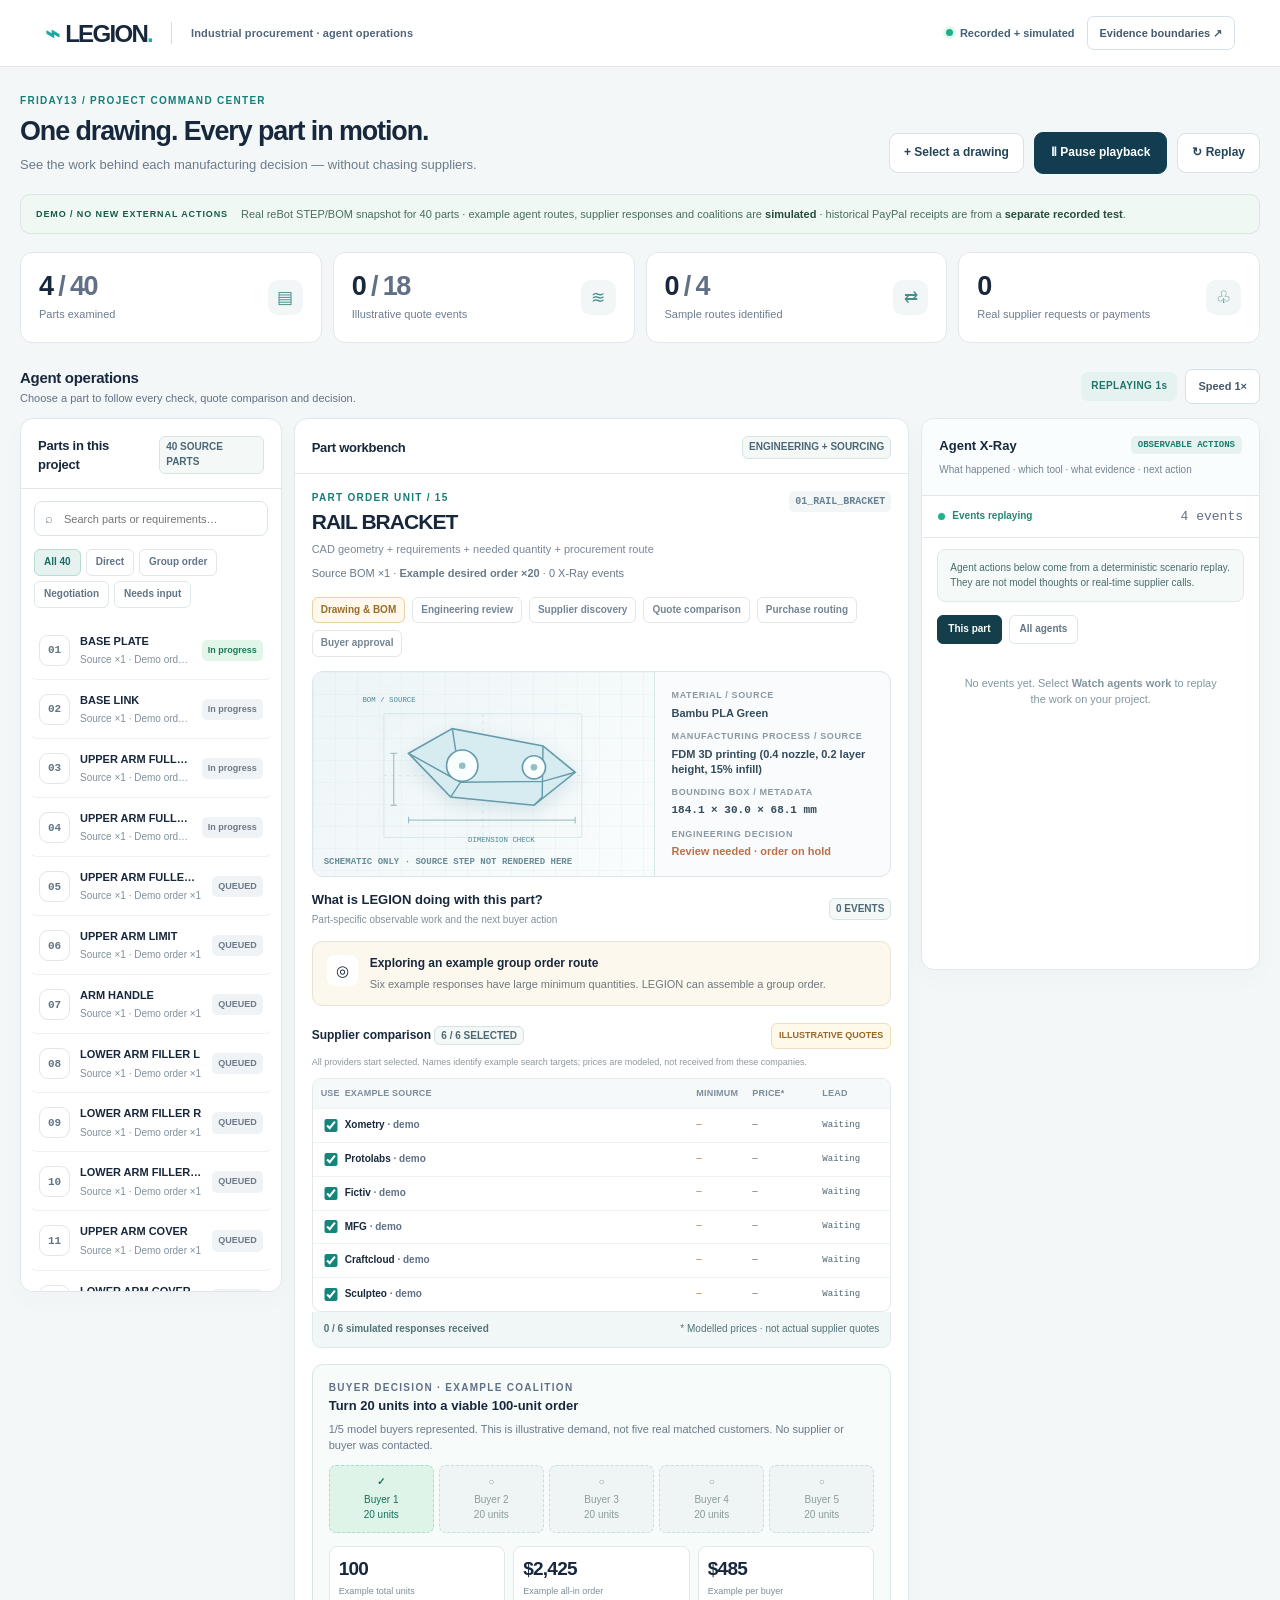
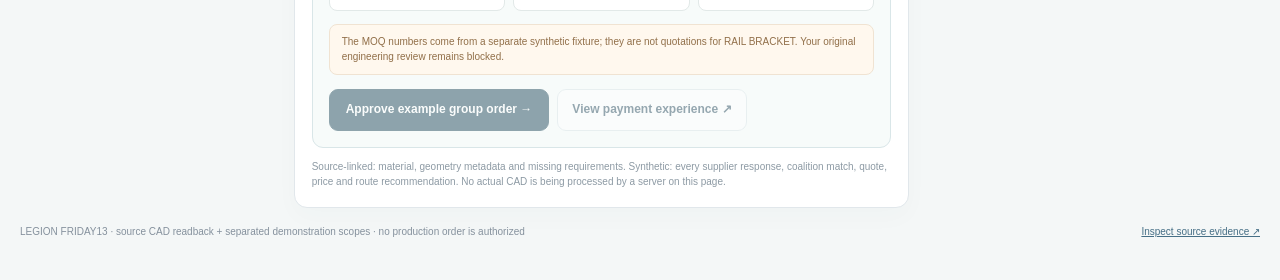
==== commit 6fb48ebc: "WO-FRIDAY13: part-centric procurement X-Ray demo, evidence-bound" ====
--- a/public/try/index.html
+++ b/public/try/index.html
@@ -1,41 +1,5 @@
 <!doctype html>
 <html lang="en">
-<head>
-  <meta charset="utf-8">
-  <meta name="viewport" content="width=device-width,initial-scale=1">
-  <meta name="theme-color" content="#f7f9fc">
-  <meta name="description" content="Try LEGION: check an uploaded CAD drawing, review parts, explore manufacturing options, form a group order and inspect PayPal Sandbox confirmations.">
-  <title>Try LEGION — Your Drawing to a Group Order</title>
-  <link rel="stylesheet" href="./try-live.css">
-  <script defer src="./try-live.js"></script>
-</head>
-<body>
-<header class="app-topbar">
-  <a class="brand" href="/" aria-label="LEGION home"><span class="brand-mark">⌁</span>LEGION<span class="brand-point">.</span></a>
-  <span class="app-subbrand">Your manufacturing order <span class="top-divider">/</span> Interactive product demo</span>
-  <span class="top-status"><span class="status-dot"></span> CHECKING SAVED PART DATA · RECORDED DECISIONS</span>
-</header>
-<main class="app-shell" id="app">
-  <div class="workspace-intro">
-    <div class="workspace-location"><span class="tiny-line"></span> TRY LEGION <span class="muted">/ NO SIGNUP · NO CHARGES</span></div>
-    <h1 id="workspaceTitle">40 parts found. Watch the checks.</h1>
-    <p id="workspaceSubtitle">Your CAD is loaded. Watch every component being checked for manufacturing readiness.</p>
-  </div>
-  <nav class="journey" aria-label="LEGION workflow stages">
-    <button class="journey-step active" data-stage="0" aria-current="step"><span class="journey-number">01</span><span class="journey-name">Check drawing</span><span class="journey-dot"></span></button>
-    <button class="journey-step" data-stage="1" disabled><span class="journey-number">02</span><span class="journey-name">Review parts</span><span class="journey-dot"></span></button>
-    <button class="journey-step" data-stage="2" disabled><span class="journey-number">03</span><span class="journey-name">Find suppliers</span><span class="journey-dot"></span></button>
-    <button class="journey-step" data-stage="3" disabled><span class="journey-number">04</span><span class="journey-name">Group order</span><span class="journey-dot"></span></button>
-    <button class="journey-step" data-stage="4" disabled><span class="journey-number">05</span><span class="journey-name">Payment</span><span class="journey-dot"></span></button>
-  </nav>
-  <div id="loadError" class="error-card" role="alert" hidden></div>
-  <div id="workspace" class="workspace" hidden>
-    <aside class="intent-rail" aria-label="Active work object"><div id="intentRail"></div></aside>
-    <section class="work-canvas" aria-label="LEGION work area"><div id="workCanvas" aria-live="polite"></div></section>
-    <aside class="decision-rail" aria-label="Result and supporting evidence"><div id="decisionRail"></div></aside>
-  </div>
-  <div class="loading" id="loading" role="status"><span class="loading-orbit"></span> Opening your saved drawing and preparing the 40-part check…</div>
-  <footer class="site-footer"><span>LEGION · Real drawing review and clearly marked recorded commerce examples</span><a href="https://github.com/veraxis-protocol/LEGION-Deal-Rescue" target="_blank" rel="noopener noreferrer">Source and independent tests ↗</a></footer>
-</main>
-</body>
+<head><meta charset="utf-8"><meta name="viewport" content="width=device-width,initial-scale=1"><meta name="theme-color" content="#f4f7f7"><meta name="description" content="LEGION Friday13 — part-centric agent procurement workbench, traceable actions and buyer approvals."><title>Try LEGION — Agent Workbench</title><link rel="stylesheet" href="./friday13.css"><script defer src="./friday13.js"></script></head>
+<body><div id="root"><main style="margin:80px auto;max-width:560px;padding:25px;font-family:Arial">Loading LEGION source-bound workbench…</main></div></body>
 </html>
--- a/public/try/friday13.css
+++ b/public/try/friday13.css
@@ -0,0 +1,11 @@
+:root{--ink:#18283c;--sub:#617086;--line:#e1e7eb;--light:#f4f7f7;--surface:#fff;--teal:#147e79;--sea:#e4f4ef;--green:#15754e;--amber:#a26625;--softamber:#fff1db;--blue:#446fbb;--navy:#0e2032;--mono:ui-monospace,SFMono-Regular,Consolas,monospace}
+*{box-sizing:border-box}html{scroll-behavior:smooth}body{margin:0;background:var(--light);color:var(--ink);font-family:Inter,ui-sans-serif,-apple-system,BlinkMacSystemFont,"Segoe UI",Arial,sans-serif;font-size:13px;line-height:1.48}button,input{font:inherit}button{cursor:pointer}button:disabled{opacity:.46;cursor:not-allowed}a{color:inherit;text-decoration:none}a:hover{text-decoration:underline}button:focus-visible,input:focus-visible,a:focus-visible,summary:focus-visible{outline:3px solid #6fbec5;outline-offset:2px}h1,h2,h3,h4,p{margin:0}.mono{font-family:var(--mono)}.eyebrow{font-size:10px;text-transform:uppercase;letter-spacing:.13em;font-weight:780}.muted{color:var(--sub)}.hide{display:none!important}.frame{min-height:100vh}.top{background:#fff;border-bottom:1px solid var(--line);height:67px;display:flex;align-items:center;justify-content:space-between;padding:0 clamp(18px,3.5vw,57px);gap:16px}.brand-wrap{display:flex;align-items:center;gap:19px;min-width:0}.brand{font-size:24px;letter-spacing:-.07em;font-weight:900;white-space:nowrap}.brand .spark{color:#1caaa3;font-size:25px;margin-right:7px}.brand .dot{color:#1caaa3}.brand-sep{height:22px;width:1px;background:#d4dfe3}.brand-detail{font-size:11px;font-weight:720;color:#50647a;letter-spacing:.01em}.top-right{display:flex;align-items:center;gap:12px}.tiny-online{display:inline-flex;align-items:center;gap:7px;color:#456178;font-size:11px;font-weight:700}.led{display:inline-block;width:7px;height:7px;border-radius:50%;background:#1ab18a;box-shadow:0 0 0 3px #e3f6ee}.outline-small{border:1px solid #d6e1e6;background:white;padding:8px 12px;border-radius:7px;color:#47596b;font-weight:750;font-size:11px}.shell{max-width:1840px;margin:0 auto;padding:27px clamp(16px,3.25vw,56px) 40px}.title-row{display:flex;justify-content:space-between;gap:18px;align-items:flex-end}.title-copy .eyebrow{color:var(--teal);margin-bottom:8px}.title-copy h1{font-size:clamp(25px,2.1vw,36px);line-height:1.08;font-weight:780;letter-spacing:-.04em}.title-copy p{font-size:13px;color:#6a7c8c;margin-top:9px}.hero-actions{display:flex;align-items:center;gap:10px;flex-wrap:wrap;justify-content:flex-end}.primary{border:1px solid #143f52;background:#123d51;color:#fff;border-radius:9px;padding:11px 16px;font-size:12px;font-weight:780;display:inline-flex;align-items:center;justify-content:center;gap:8px}.primary:hover{background:#1b5461}.secondary{border:1px solid #d7e1e6;background:#fff;color:#23455a;border-radius:9px;padding:10px 14px;font-size:12px;font-weight:750}.meta-scope{margin-top:20px;border:1px solid #d7e6df;background:#f0f8f4;border-radius:10px;padding:11px 15px;display:flex;align-items:center;gap:13px;font-size:11px;color:#486d5d}.scope-indicator{font-size:9px;letter-spacing:.1em;font-weight:850;color:#155b4b;white-space:nowrap}.meta-scope strong{color:#244c3f}.metrics{display:grid;grid-template-columns:repeat(4,minmax(0,1fr));gap:11px;margin:18px 0}.metric{background:#fff;border:1px solid var(--line);border-radius:12px;min-height:91px;padding:15px 18px;display:flex;justify-content:space-between;gap:8px;align-items:center}.metric .n{font-size:27px;font-weight:810;letter-spacing:-.06em;line-height:1}.metric .label{font-size:11px;margin-top:6px;color:#6d7c8e}.metric-icon{width:35px;height:35px;border-radius:10px;background:#f2f6f7;display:grid;place-items:center;font-size:17px;color:#438e8b}.metric .micro{font-size:10px;color:#688b8b;margin-top:5px}.worktop{margin:24px 0 12px;display:flex;justify-content:space-between;align-items:center;gap:10px}.worktop h2{font-size:15px;font-weight:820;letter-spacing:-.02em}.worktop-desc{color:var(--sub);font-size:11px}.pacer{display:flex;align-items:center;gap:8px;color:#667789;font-size:11px}.timetrack{font-size:10px;letter-spacing:.04em;background:#e5f2f0;color:#1f7369;padding:7px 10px;border-radius:7px;font-weight:770}.workspace{display:grid;grid-template-columns:minmax(240px,.92fr) minmax(470px,2.15fr) minmax(300px,1.1fr);gap:12px;align-items:start}.panel{background:#fff;border:1px solid var(--line);border-radius:13px;overflow:hidden;min-width:0;box-shadow:0 9px 24px rgba(31,64,81,.025)}.panel-head{padding:17px 17px 14px;border-bottom:1px solid var(--line);display:flex;align-items:center;justify-content:space-between;gap:8px}.panel-head h3{font-size:13px;font-weight:850;letter-spacing:-.02em}.counter{border:1px solid #d6e4e6;background:#f4f8f7;border-radius:6px;color:#4b6774;font-size:10px;padding:3px 6px;font-weight:850}.parts-search{margin:12px 13px 8px;border:1px solid #dbe4e9;border-radius:8px;height:35px;display:flex;align-items:center;padding:0 10px;gap:9px;color:#758b92}.parts-search input{border:0;outline:0;width:100%;min-width:0;font-size:11px;color:var(--ink)}.filters{display:flex;gap:5px;padding:5px 13px 13px;flex-wrap:wrap}.chip{border:1px solid #dfe7ea;background:#fff;color:#617487;padding:5px 9px;border-radius:6px;font-size:10px;font-weight:760}.chip.active{background:#e6f2f0;border-color:#b9dcd5;color:#196f65}.part-list{max-height:670px;overflow:auto;padding:0 8px 8px}.part-item{display:flex;width:100%;gap:10px;align-items:center;text-align:left;background:white;padding:11px 9px;border:1px solid transparent;border-bottom-color:#edf1f3;color:inherit;border-radius:8px}.part-item:hover{background:#f5f8f8}.part-item.selected{background:#eff7f5;border-color:#bad8d0}.part-num{display:grid;place-items:center;border:1px solid #e0e6e9;width:31px;height:31px;border-radius:9px;color:#627485;font:700 11px var(--mono);flex-shrink:0}.part-body{min-width:0;flex:1}.part-title{font-size:11px;font-weight:810;white-space:nowrap;overflow:hidden;text-overflow:ellipsis}.part-desc{font-size:10px;color:#80909a;margin-top:4px;white-space:nowrap;overflow:hidden;text-overflow:ellipsis}.mini-pill{padding:4px 6px;border-radius:5px;font-size:9px;white-space:nowrap;font-weight:830}.mini-pill.direct{color:#1b7958;background:#e1f5e9}.mini-pill.coalition{color:#8a5c22;background:#fff0da}.mini-pill.requote{color:#8660a5;background:#f2eaf9}.mini-pill.input{color:#a15a48;background:#fff0ea}.mini-pill.pending{color:#6c7988;background:#f0f3f5}.detail-area{padding:17px}.object-title{display:flex;align-items:flex-start;justify-content:space-between;gap:12px}.object-title h3{font-size:21px;letter-spacing:-.045em;line-height:1.18;margin-top:5px;font-weight:830}.object-title p{color:#788797;font-size:11px;margin-top:6px}.side-id{font:650 10px var(--mono);color:#698091;padding:5px 6px;background:#f3f6f7;border-radius:5px;white-space:nowrap}.selected-line{font-size:11px;color:#697986;margin-top:8px}.asset{border:1px solid #dce5eb;border-radius:11px;display:grid;grid-template-columns:1fr minmax(155px,41%);min-height:190px;margin-top:14px;overflow:hidden;background:#f9fbfc}.cad-visual{background:linear-gradient(135deg,#edf5f7,#fafdfd);min-height:180px;position:relative;display:grid;place-items:center;overflow:hidden}.cad-grid{position:absolute;inset:0;background-image:linear-gradient(#cee2e633 1px,transparent 1px),linear-gradient(90deg,#cee2e633 1px,transparent 1px);background-size:22px 22px}.cad-svg{position:relative;width:75%;max-height:185px;filter:drop-shadow(0 6px 10px #8cb5c355)}.schematic-flag{position:absolute;bottom:9px;left:11px;font:700 9px var(--mono);color:#668d95}.cad-data{padding:17px;border-left:1px solid #dae7ea;display:flex;flex-direction:column;justify-content:center;gap:10px}.data-label{font-size:9px;letter-spacing:.07em;color:#8a98a3;text-transform:uppercase;font-weight:780}.data-value{font-size:11px;font-weight:750;color:#334b5c;margin-top:3px;line-height:1.35;overflow-wrap:anywhere}.data-value.dim{font-family:var(--mono)}.action-strip{margin:13px 0 0;display:flex;justify-content:space-between;align-items:center;gap:8px;flex-wrap:wrap}.stage-title{font-size:13px;font-weight:800}.stage-note{font-size:10px;color:#81909b}.route-banner{display:flex;gap:12px;padding:13px 14px;border:1px solid #e8e2d8;border-radius:10px;background:#fdf8ed;margin-top:13px;align-items:flex-start}.route-banner.direct{background:#eff8f1;border-color:#cee6d4}.route-banner.requote{background:#f7f2fc;border-color:#e7dcf4}.route-banner.input{background:#fff3ed;border-color:#f0dfd3}.route-emoji{background:#fff;border-radius:8px;display:grid;place-items:center;width:31px;height:31px;font-size:15px;flex-shrink:0}.route-banner h4{font-size:12px;font-weight:820;margin-bottom:3px}.route-banner p{font-size:11px;color:#6d7781}.supplier-head{display:flex;justify-content:space-between;align-items:center;margin-top:17px;gap:8px}.supplier-head h4{font-size:12px;font-weight:830}.small-note{font-size:10px;color:#7c8a96}.supplier-table{border:1px solid #e2e9eb;border-radius:9px;overflow:hidden;margin-top:9px}.supplier-row{display:grid;grid-template-columns:22px minmax(80px,1fr) 66px 75px 75px;gap:7px;align-items:center;padding:9px 11px;border-bottom:1px solid #eef2f3;font-size:10px}.supplier-row:last-child{border-bottom:0}.supplier-row.heading{background:#f6f9f9;color:#7c8c9a;font-size:9px;font-weight:790;text-transform:uppercase;letter-spacing:.02em;padding-top:8px;padding-bottom:8px}.supplier-row input{accent-color:#14857a;margin:0}.supplier-name{font-weight:770;white-space:nowrap;overflow:hidden;text-overflow:ellipsis}.supplier-cell{font-family:var(--mono);color:#526777;font-size:10px}.supplier-cell.warn{color:#a16e28}.supplier-cell.best{color:#21765a;font-weight:800}.quote-summary{display:flex;justify-content:space-between;gap:10px;flex-wrap:wrap;padding:10px 11px;background:#f1f7f7;border:1px solid #dcebea;border-top:0;border-radius:0 0 9px 9px;font-size:10px;color:#517477}.decision-block{margin-top:16px;border:1px solid #d9e6e8;background:#f7fbfa;border-radius:11px;padding:16px}.decision-block h4{font-size:13px;font-weight:830}.decision-block p{font-size:11px;color:#687988;margin:6px 0 12px}.decision-grid{display:grid;grid-template-columns:repeat(3,minmax(0,1fr));gap:8px;margin:13px 0}.decision-figure{background:#fff;border:1px solid #e2e9e8;border-radius:8px;padding:12px 9px}.decision-figure strong{display:block;font-size:19px;line-height:1.1;font-weight:850;letter-spacing:-.04em}.decision-figure span{display:block;color:#7c8e96;font-size:9px;margin-top:5px}.buyer-bar{display:grid;grid-template-columns:repeat(5,1fr);gap:5px;margin-top:11px}.buyer{min-width:0;background:#eff4f5;border:1px dashed #c9dce0;border-radius:7px;text-align:center;padding:9px 3px;font-size:10px;color:#8b9c9b}.buyer.found{color:#166f5d;border-color:#acdacc;background:#dff4e9}.buyer b{display:block;font-size:10px;margin-bottom:3px}.decision-actions{display:flex;gap:8px;flex-wrap:wrap;margin-top:14px}.xr-head{padding:17px;border-bottom:1px solid var(--line);background:#fafdfe}.xr-title{display:flex;align-items:center;justify-content:space-between;gap:8px}.xr-title h3{font-size:13px;font-weight:870}.xr-sub{color:#728493;font-size:10px;margin-top:8px}.seg{background:#e6f2ef;color:#1b7d70;border-radius:5px;padding:4px 7px;font:780 9px var(--mono)}.live-strip{padding:11px 16px;display:flex;justify-content:space-between;align-items:center;gap:8px;border-bottom:1px solid var(--line)}.pulse{font-size:10px;font-weight:800;color:#278573;display:flex;align-items:center;gap:7px}.pulse i{width:7px;height:7px;background:#21b18d;border-radius:50%;display:inline-block;animation:pulse 1.6s infinite}.trace-tabs{padding:11px 15px 0;display:flex;gap:7px}.trace-tab{font-size:10px;border:1px solid #dce7e8;color:#637786;background:white;padding:6px 10px;border-radius:6px;font-weight:800}.trace-tab.current{background:#153e4b;color:white;border-color:#153e4b}.trace-list{padding:7px 13px 18px;max-height:625px;overflow:auto;min-height:325px}.trace-item{padding:13px 7px 13px 20px;position:relative;border-left:1px solid #dde7e8;margin-left:10px}.trace-item:before{content:'';position:absolute;left:-5px;top:18px;width:9px;height:9px;border-radius:50%;background:#e3f0ed;border:2px solid #65ab9d}.trace-item.warn:before{background:#ffecd5;border-color:#cca06e}.trace-time{font:750 9px var(--mono);color:#97a7b1;margin-bottom:5px}.trace-agent{font-size:10px;font-weight:850;color:#207167;margin-bottom:5px}.trace-item h4{font-size:11px;line-height:1.38;font-weight:790}.trace-item p{color:#6b7f8e;font-size:10px;margin-top:5px}.trace-source{margin-top:9px;color:#7b93a2;font:650 9px var(--mono);display:flex;gap:6px;align-items:center}.trace-meta{margin-top:8px;padding:8px 9px;background:#f3f7f7;border-radius:5px;color:#68808d;font-size:9px;display:none}.trace-item.open .trace-meta{display:block}.trace-open{margin-top:7px;padding:0;border:0;background:none;color:#196d73;font-size:10px;font-weight:730}.empty-state{padding:24px;text-align:center;color:#8295a1;font-size:11px}.controls{display:flex;align-items:center;gap:6px;flex-wrap:wrap}.divider{margin:16px 0;border:0;border-top:1px solid #e5eded}.bottom-nav{display:none}.toast{position:fixed;left:50%;transform:translateX(-50%);bottom:22px;z-index:99;max-width:calc(100vw - 30px);border-radius:9px;padding:13px 17px;background:#163a49;color:#fff;box-shadow:0 12px 40px #0918263b;font-size:12px;opacity:0;pointer-events:none;transition:opacity .2s}.toast.show{opacity:1}.footer{font-size:10px;color:#85919d;margin-top:17px;display:flex;justify-content:space-between;gap:10px}.footer a{color:#466f86;text-decoration:underline}.modal-back{position:fixed;inset:0;z-index:300;background:#122c3e99;display:none;align-items:center;justify-content:center;padding:20px}.modal-back.open{display:flex}.modal{max-width:495px;width:100%;background:#fff;border-radius:17px;padding:25px;box-shadow:0 20px 65px #0d223840}.modal h2{font-size:21px;font-weight:830;letter-spacing:-.03em}.modal p{font-size:12px;color:#687f8c;margin-top:10px}.modal label{display:flex;align-items:center;gap:11px;border:1px solid #dce6e8;border-radius:9px;padding:12px;margin-top:15px;font-size:11px;font-weight:760}.modal .decision-actions{justify-content:flex-end}.modal input[type=checkbox]{accent-color:#167f76}.amount-box{border:1px solid #dce8e9;background:#f5faf8;border-radius:9px;padding:14px;margin-top:14px;display:flex;justify-content:space-between}.amount-box b{font-size:20px}.modal .warning{background:#fff6e8;border:1px solid #f3dfbb;border-radius:7px;padding:9px;color:#936322;font-size:10px;margin-top:13px}.upload-input{position:absolute;width:1px;height:1px;overflow:hidden;opacity:0}.eng-note{background:#fff8ee;border:1px solid #f0e3d2;border-radius:8px;padding:10px 12px;font-size:10px;color:#916f49;margin-top:12px}.event-legend{margin-top:12px;font-size:10px;color:#8d9aa4}.stage-track{display:flex;gap:7px;flex-wrap:wrap;margin-top:15px}.stage-chip{font-size:10px;font-weight:750;border:1px solid #dce5e7;border-radius:6px;background:#fff;color:#748593;padding:5px 8px}.stage-chip.done{border-color:#c4e4d8;color:#1e856b;background:#ebf7f2}.stage-chip.running{border-color:#e7d1a8;color:#986d2b;background:#fff8eb}.stage-chip.queued{border-color:#e1e7e9}.trace-callout{border:1px solid #dfe9e7;border-radius:8px;background:#f5faf9;padding:11px 12px;margin:11px 15px 2px;color:#476d6b;font-size:10px;line-height:1.45}.first-time{margin:9px 0 0;color:#77909b;font-size:10px}.upload-callout{display:none;gap:8px;margin-top:10px;padding:8px;border-radius:7px;background:#fff5e8;color:#8e6235;font-size:10px}.upload-callout.show{display:flex}.illustration-supplier-note{font-size:9px;color:#8a989e;margin-top:7px}.badge-outcome{font-size:9px;background:#fff9e9;color:#97672c;border:1px solid #f0dfb8;padding:5px 7px;border-radius:6px;font-weight:780}.receipt-preview{padding:13px;border:1px solid #d9e6e3;border-radius:9px;background:#fff;margin-top:9px;font-size:11px}.receipt-preview div{display:flex;justify-content:space-between;padding:5px 0}.receipt-preview strong{font-family:var(--mono);font-size:11px}.positive{color:#157d5c}.negative{color:#bd7048}
+@keyframes pulse{0%,100%{box-shadow:0 0 0 0 #49b99c77}50%{box-shadow:0 0 0 5px #49b99c00}}
+@media(max-width:1380px){.workspace{grid-template-columns:minmax(215px,.85fr) minmax(390px,2fr) minmax(255px,1.1fr)}.shell{padding-inline:20px}.supplier-row{grid-template-columns:20px minmax(64px,1fr) 52px 66px 60px;gap:4px;padding-inline:8px}.supplier-cell{font-size:9px}}
+@media(max-width:1040px){.workspace{grid-template-columns:minmax(220px,.85fr) minmax(430px,2fr)}.xray-panel{grid-column:1/-1}.trace-list{min-height:100px;max-height:280px;display:grid;grid-template-columns:repeat(2,minmax(0,1fr));gap:0 15px}.brand-detail{display:none}}
+@media(max-width:730px){.shell{padding:18px 13px 90px}.top{padding:0 13px;height:61px}.brand{font-size:22px}.tiny-online{font-size:9px}.top-right .outline-small{display:none}.brand-sep{display:none}.title-row{display:block}.title-copy h1{font-size:26px}.hero-actions{justify-content:flex-start;margin-top:15px}.meta-scope{align-items:flex-start;flex-wrap:wrap;margin-top:15px;font-size:10px}.metrics{grid-template-columns:repeat(2,minmax(0,1fr));gap:8px}.metric{padding:12px;min-height:78px}.metric .n{font-size:23px}.worktop{margin:18px 0 10px}.worktop-desc{display:none}.workspace{display:block}.workspace>.panel{display:none}.workspace>.panel.mobile-show{display:block}.panel-head{padding:13px}.parts-panel .part-list{max-height:66vh}.detail-area{padding:13px}.asset{grid-template-columns:1fr 46%;min-height:175px}.cad-visual{min-height:170px}.cad-data{padding:11px;gap:8px}.route-banner{padding:11px}.supplier-row{grid-template-columns:20px minmax(80px,1fr) 50px 64px 60px;font-size:10px}.trace-list{display:block;max-height:64vh}.bottom-nav{display:flex;position:fixed;bottom:0;left:0;right:0;background:#fff;border-top:1px solid #dae5e6;z-index:20;padding:8px 14px calc(8px + env(safe-area-inset-bottom));gap:8px}.bottom-nav button{flex:1;border:1px solid transparent;background:#fff;border-radius:9px;color:#718697;display:grid;place-items:center;gap:2px;padding:7px 3px;font-size:10px;font-weight:790}.bottom-nav button.active{background:#e4f2ee;color:#176e63;border-color:#c8e4da}.bottom-nav span{font-size:18px}.footer{padding-bottom:8px}.decision-grid{gap:5px}.decision-figure{padding:10px 7px}.decision-figure strong{font-size:16px}}
+@media(max-width:400px){.supplier-row{grid-template-columns:17px minmax(72px,1fr) 43px 54px 55px;gap:4px;padding:7px 6px}.supplier-cell{font-size:8px}.supplier-row.heading{font-size:8px}.asset{grid-template-columns:1fr 48%}.cad-data{padding:8px}.data-value{font-size:10px}}
+@media(prefers-reduced-motion:reduce){*,*:before,*:after{animation-duration:.01ms!important;scroll-behavior:auto!important;transition-duration:.01ms!important}}
+/* Friday13 QA layout corrections: distinct title and metadata lines in part queue. */
+.part-title,.part-desc{display:block}
+.part-body{display:block}
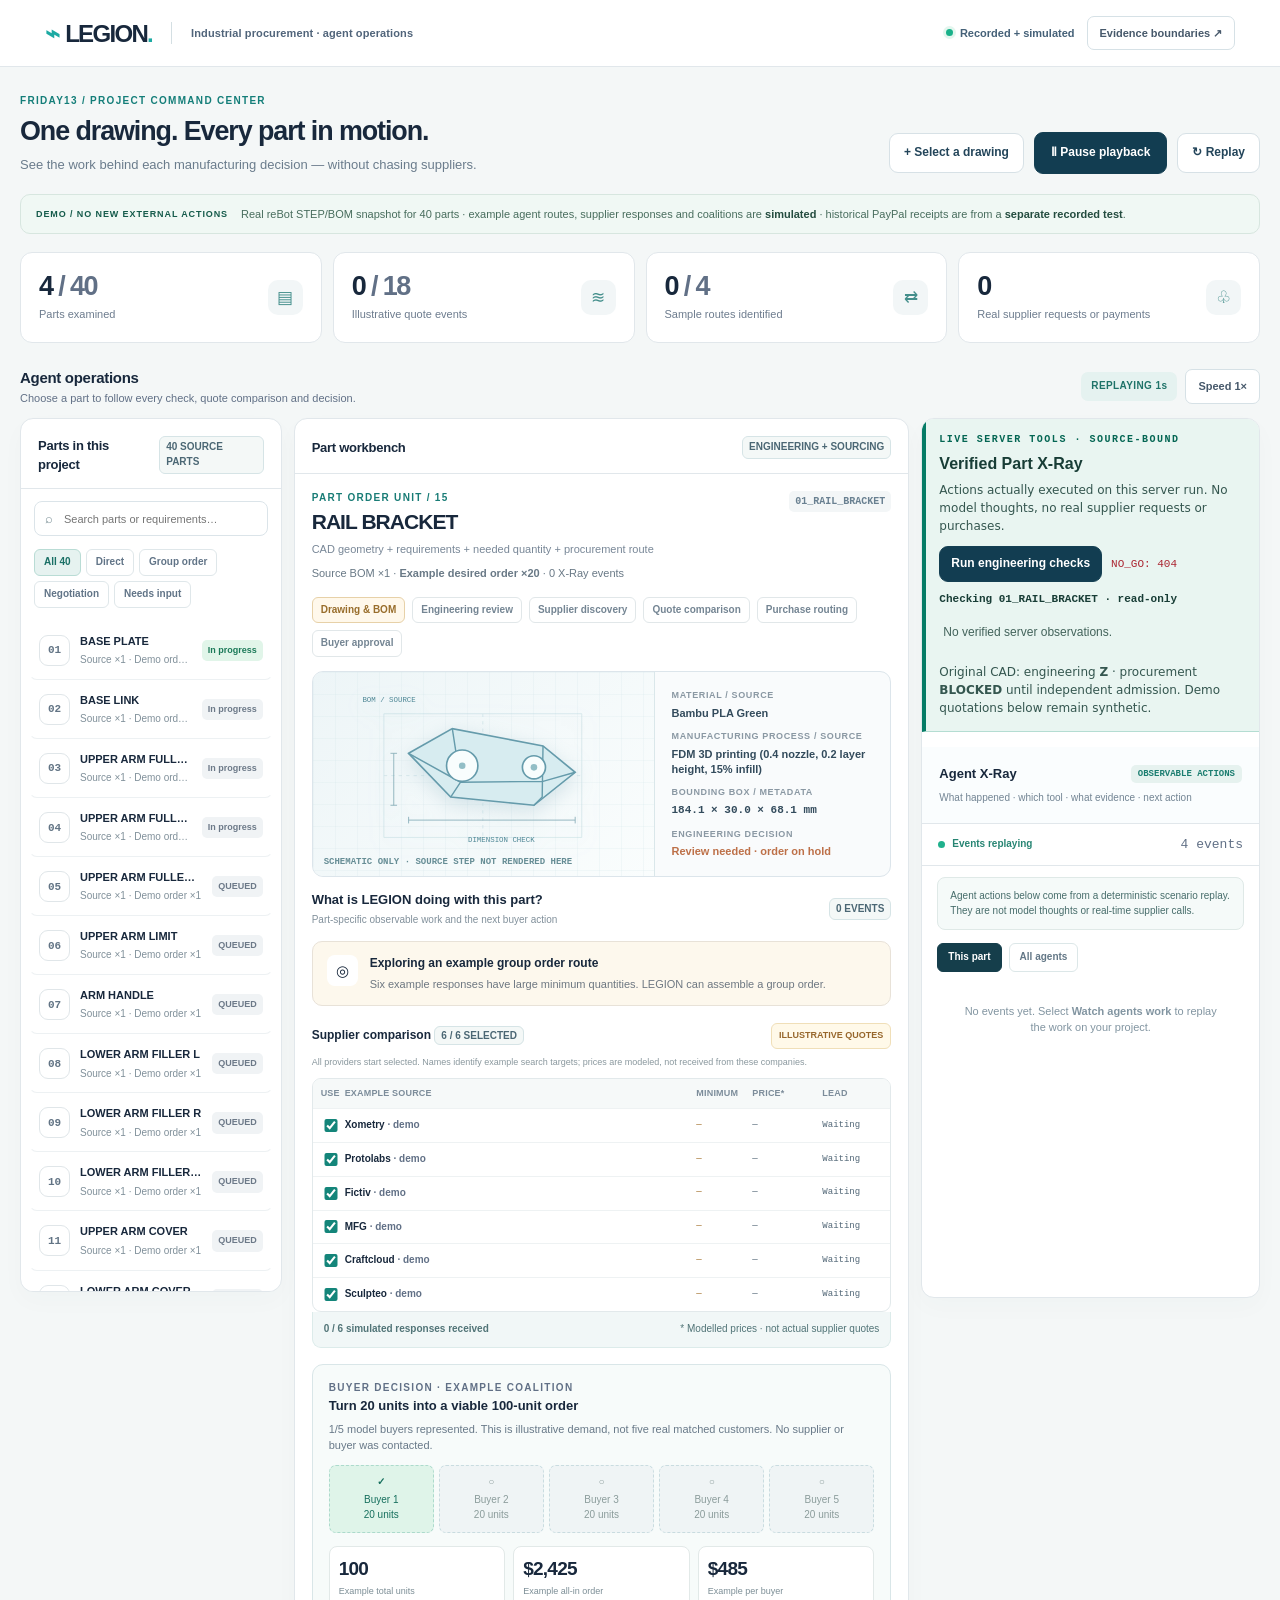
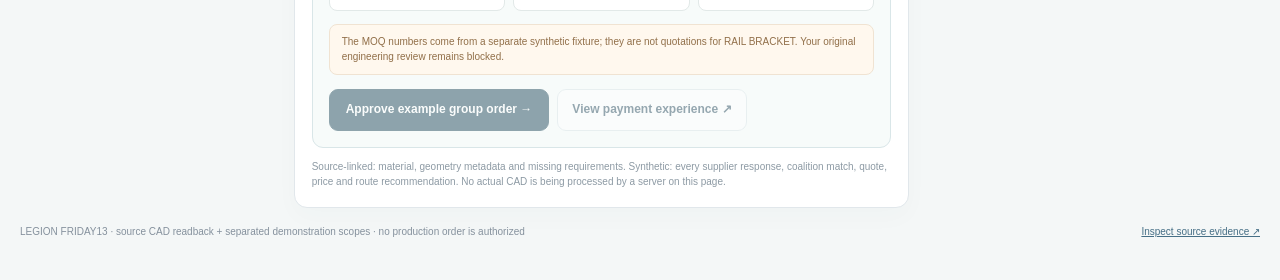
==== commit 5b7323a6: "WO-FRIDAY13-REALITY-001A R2: source-bound hash-linked observation X-Ray" ====
--- a/public/try/index.html
+++ b/public/try/index.html
@@ -1,5 +1,5 @@
 <!doctype html>
 <html lang="en">
-<head><meta charset="utf-8"><meta name="viewport" content="width=device-width,initial-scale=1"><meta name="theme-color" content="#f4f7f7"><meta name="description" content="LEGION Friday13 — part-centric agent procurement workbench, traceable actions and buyer approvals."><title>Try LEGION — Agent Workbench</title><link rel="stylesheet" href="./friday13.css"><script defer src="./friday13.js"></script></head>
+<head><meta charset="utf-8"><meta name="viewport" content="width=device-width,initial-scale=1"><meta name="theme-color" content="#f4f7f7"><meta name="description" content="LEGION Friday13 — part-centric agent procurement workbench, traceable actions and buyer approvals."><title>Try LEGION — Agent Workbench</title><link rel="stylesheet" href="./friday13.css"><script defer src="./friday13.js"></script><script defer src="./reality001-client.js"></script></head>
 <body><div id="root"><main style="margin:80px auto;max-width:560px;padding:25px;font-family:Arial">Loading LEGION source-bound workbench…</main></div></body>
 </html>
--- a/public/try/friday13.css
+++ b/public/try/friday13.css
@@ -9,3 +9,19 @@
 /* Friday13 QA layout corrections: distinct title and metadata lines in part queue. */
 .part-title,.part-desc{display:block}
 .part-body{display:block}
+/* REALITY-001A: independent real-tool observation panel; demo remains clearly separate. */
+.reality-slice{margin:0 0 15px;padding:14px 13px 14px;background:#e9f5f1;border-bottom:1px solid #b4ddd2;border-left:4px solid #067b66;color:#183d36}
+.reality-label{font:700 10px/1.3 ui-monospace,monospace;letter-spacing:1.5px;color:#046653}
+.reality-slice h4{font-size:16px;margin:6px 0}.reality-help,.reality-boundary{font:12px/1.5 system-ui,sans-serif;color:#34564f;margin:5px 0 11px}
+.reality-buttons{display:flex;align-items:center;flex-wrap:wrap;gap:9px}
+.reality-buttons .primary{font-size:12px;padding:8px 11px}.reality-status{font:11px ui-monospace,monospace;color:#41665f}
+.reality-status[data-kind="good"]{color:#006e3b}.reality-status[data-kind="error"]{color:#ab2632}
+.reality-part{font:bold 11px ui-monospace,monospace;margin:11px 0 7px}
+.reality-list{max-height:330px;overflow:auto;display:flex;flex-direction:column;gap:7px}
+.reality-event{background:#fff;border:1px solid #c8dfd7;border-radius:6px;padding:8px 10px}
+.reality-event>div:first-child{font-size:11px}.reality-num{font-family:ui-monospace,monospace;color:#0b725b}
+.reality-event time{font:10px ui-monospace,monospace;color:#618075;display:block;margin-top:3px}
+.reality-action{margin-top:6px;font-size:11px;text-transform:capitalize}.reality-action code{font-size:10px;text-transform:none}
+.reality-event p{margin:4px 0;font:11px/1.5 system-ui,sans-serif;overflow-wrap:anywhere}
+.reality-proof{margin-top:6px;color:#536b61;font:9px/1.4 ui-monospace,monospace;overflow-wrap:anywhere}
+.reality-boundary{margin-bottom:0;margin-top:9px}.reality-empty{font-size:12px;padding:12px 4px;color:#43635b}
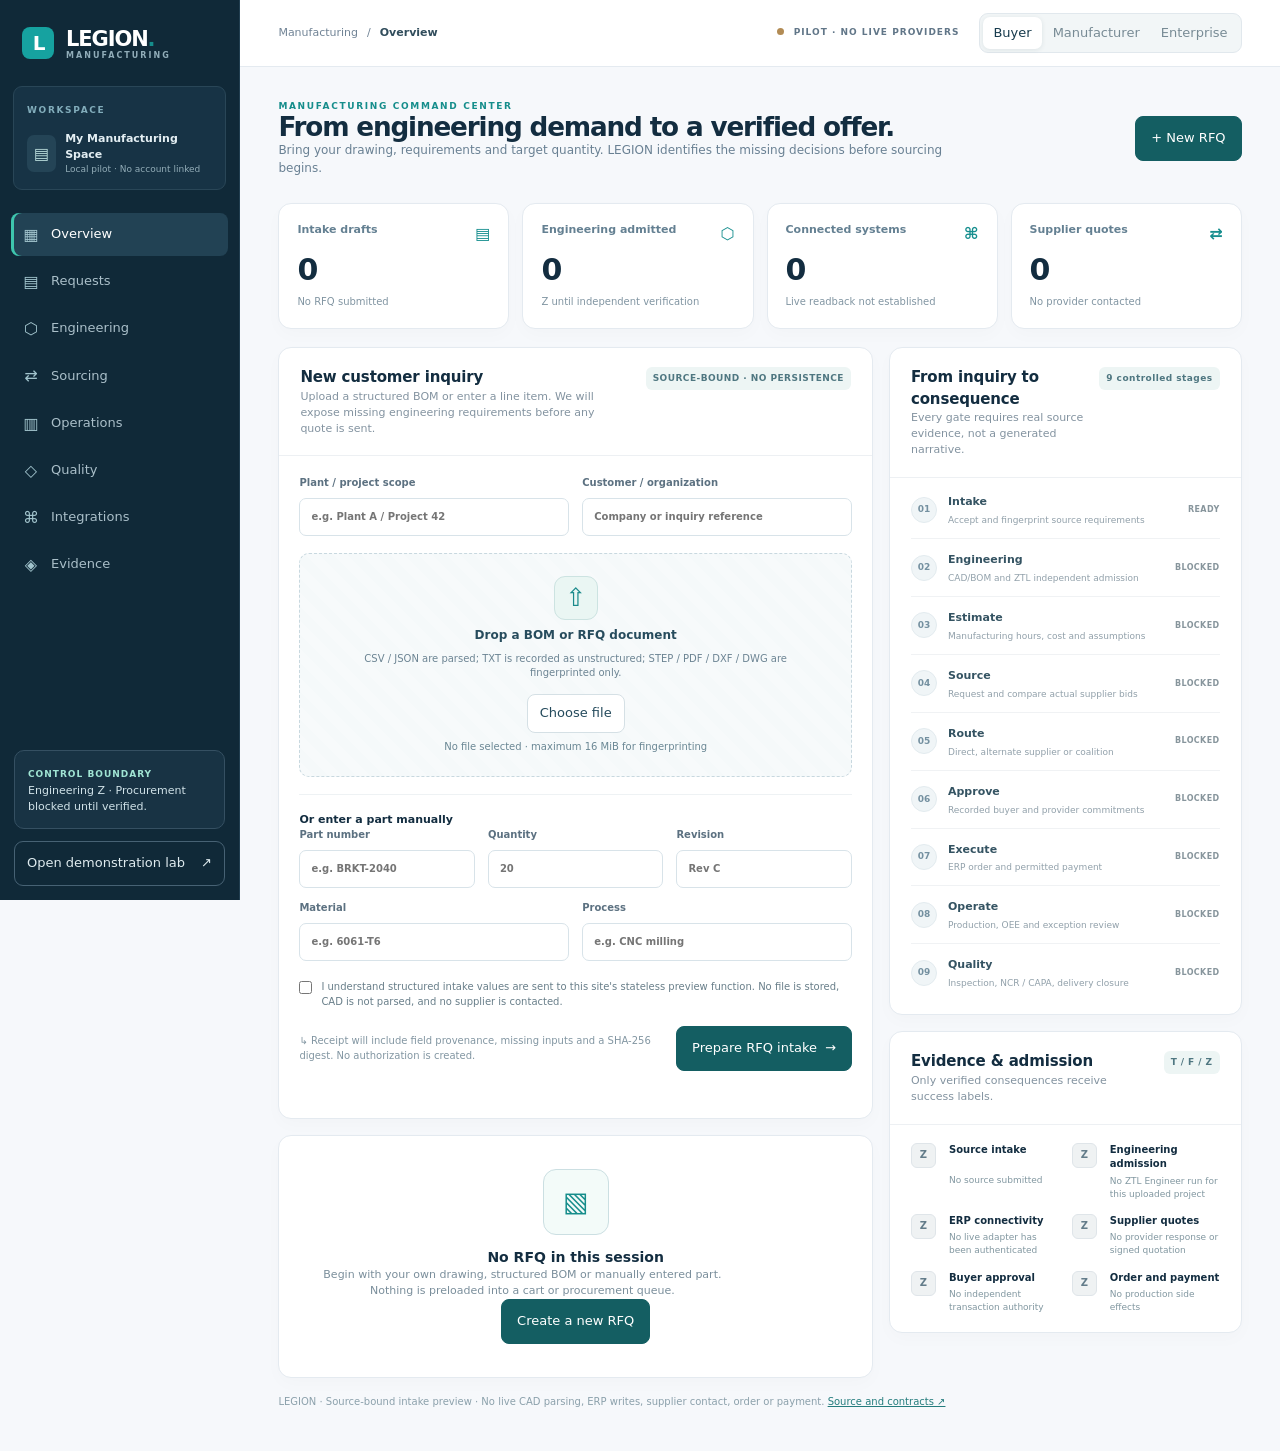
==== commit 5cf032d2: "WO-LEGION-PRODUCT-001: source-bound RFQ intake preview and manufacturing workspace" ====
--- a/public/try/index.html
+++ b/public/try/index.html
@@ -1,5 +1,5 @@
 <!doctype html>
 <html lang="en">
-<head><meta charset="utf-8"><meta name="viewport" content="width=device-width,initial-scale=1"><meta name="theme-color" content="#f4f7f7"><meta name="description" content="LEGION Friday13 — part-centric agent procurement workbench, traceable actions and buyer approvals."><title>Try LEGION — Agent Workbench</title><link rel="stylesheet" href="./friday13.css"><script defer src="./friday13.js"></script><script defer src="./reality001-client.js"></script></head>
-<body><div id="root"><main style="margin:80px auto;max-width:560px;padding:25px;font-family:Arial">Loading LEGION source-bound workbench…</main></div></body>
+<head><meta charset="utf-8"><meta name="viewport" content="width=device-width,initial-scale=1"><meta name="theme-color" content="#f4f7f7"><meta name="description" content="LEGION Friday13 — part-centric agent procurement workbench, traceable actions and buyer approvals."><title>Try LEGION — Agent Workbench</title><link rel="stylesheet" href="./friday13.css"><link rel="stylesheet" href="./product001.css"><script defer src="./friday13.js"></script><script defer src="./reality001-client.js"></script><script defer src="./product001.js"></script></head>
+<body class="pn-product"><div id="root"><main style="margin:80px auto;max-width:560px;padding:25px;font-family:Arial">Loading LEGION source-bound workbench…</main></div></body>
 </html>
--- a/public/try/product001.css
+++ b/public/try/product001.css
@@ -0,0 +1,11 @@
+/* LEGION Product 001 — Manufacturing Command Center. No external font or image requests. */
+:root{--pn-ink:#132d40;--pn-muted:#698093;--pn-line:#e4eaf0;--pn-bg:#f6f8fb;--pn-teal:#136f71;--pn-cream:#f6f1e9;--pn-dark:#102636}
+body.pn-product #root{display:none}body.pn-sandbox #productWorkspace{display:none}body.pn-product #productWorkspace{display:block}body.pn-product{background:var(--pn-bg);color:var(--pn-ink);font-family:Inter,ui-sans-serif,system-ui,-apple-system,"Segoe UI",Arial,sans-serif;line-height:1.45}body.pn-sandbox #root{display:block}#pnLegacyReturn{display:none}body.pn-sandbox #pnLegacyReturn{display:block;position:fixed;z-index:900;bottom:16px;right:16px;background:#153a48;color:white;border:1px solid #447a82;border-radius:9px;padding:11px 15px;box-shadow:0 5px 25px #122b4544;cursor:pointer}
+#productWorkspace *,#productWorkspace *:before,#productWorkspace *:after{box-sizing:border-box}#productWorkspace button,#productWorkspace input{font:inherit}#productWorkspace button{cursor:pointer}#productWorkspace button:disabled{cursor:not-allowed;opacity:.56}#productWorkspace button:focus-visible,#productWorkspace a:focus-visible,#productWorkspace input:focus-visible{outline:3px solid #63b8bc;outline-offset:2px}#productWorkspace h1,#productWorkspace h2,#productWorkspace h3,#productWorkspace p{margin:0}#productWorkspace a{text-decoration:none}
+.pn-shell{display:grid;grid-template-columns:240px minmax(0,1fr);min-height:100vh}.pn-side{background:#102938;color:#e4eff3;display:flex;flex-direction:column;border-right:1px solid #213e50;min-height:100vh;position:sticky;top:0;height:100vh}.pn-logo{height:86px;display:flex;align-items:center;gap:12px;color:#fff;padding:0 22px;font-size:21px;font-weight:850;letter-spacing:-1.1px}.pn-logo-mark{display:grid;place-items:center;width:32px;height:32px;background:#16a2a0;border-radius:8px;font-size:20px;color:#fff;letter-spacing:-.1em}.pn-logo small{display:block;font-size:8px;letter-spacing:2.05px;color:#91adb9;font-weight:700;margin-top:-4px}.pn-accent{color:#158d8b}.pn-smallcap{font-size:9px;font-weight:850;letter-spacing:1.65px}.pn-side-context{margin:0 13px 23px;padding:13px;border:1px solid #294657;border-radius:9px;background:#173345}.pn-side-context .pn-smallcap{color:#82adbb}.pn-side-location{display:flex;gap:9px;align-items:center;margin-top:12px;font-size:11px;font-weight:750}.pn-side-location small{font-size:9px;display:block;color:#93adb8;font-weight:400}.pn-factory-icon{padding:7px;color:#b7d9d8;background:#244456;border-radius:7px;font-size:16px}.pn-side nav{padding:0 11px;display:grid;gap:4px}.pn-link{width:100%;border:0;background:none;color:#aabfc9;text-align:left;border-radius:8px;display:flex;align-items:center;gap:12px;padding:10px 12px;font-size:12px;font-weight:640}.pn-link:hover,.pn-link.current{background:#224254;color:#fff}.pn-link.current{box-shadow:inset 3px 0 0 #3ec6ae}.pn-nav-icon{color:#a2c4cd;width:16px;text-align:center;font-size:16px}.pn-nav-count{font-size:10px;margin-left:auto;color:#c1dcdf}.pn-side-bottom{margin-top:auto;padding:14px}.pn-side-trust{border:1px solid #355062;padding:13px;border-radius:10px;background:#183344}.pn-side-trust b{font-size:9px;letter-spacing:1px;color:#a0e5d4}.pn-side-trust p{font-size:11px;color:#d0e2e8;margin-top:6px}.pn-side-demo{width:100%;margin-top:12px;background:none;border:1px solid #476274;color:#dfebef;border-radius:9px;padding:12px;display:flex;justify-content:space-between;font-size:11px;font-weight:700}.pn-main{min-width:0}.pn-top{height:67px;background:#fff;border-bottom:1px solid var(--pn-line);display:flex;align-items:center;justify-content:space-between;padding:0 clamp(19px,3vw,49px);gap:16px}.pn-breadcrumb{font-size:11px;color:#708395;display:flex;gap:9px;align-items:center}.pn-breadcrumb strong{color:#314d5c}.pn-top-right{display:flex;align-items:center;gap:20px}.pn-state{font-size:9px;letter-spacing:1px;color:#617688;font-weight:810;white-space:nowrap}.pn-state i{display:inline-block;border-radius:50%;background:#b28b54;width:7px;height:7px;margin-right:6px}.pn-role{display:flex;background:#f2f6f7;border:1px solid #e1e8ed;padding:3px;border-radius:9px;gap:1px}.pn-role button{background:transparent;border:0;padding:7px 10px;border-radius:7px;color:#788b95;font-size:11px;font-weight:750}.pn-role button.active{background:#fff;color:#173b4d;box-shadow:0 1px 5px #18324018}.pn-content{padding:33px clamp(19px,3vw,49px) 25px;max-width:1830px;margin:auto}.pn-titlebar{display:flex;align-items:center;justify-content:space-between;gap:15px;margin-bottom:26px}.pn-titlebar h1{font-size:clamp(22px,2.05vw,32px);letter-spacing:-1.15px;line-height:1.12;margin-top:8px;font-weight:810}.pn-titlebar p{color:var(--pn-muted);font-size:12px;margin-top:10px;max-width:690px}.pn-action{background:#145e62;color:white;border:1px solid #145e62;border-radius:8px;padding:12px 15px;font-size:11px;font-weight:820;white-space:nowrap;display:inline-flex;gap:8px;align-items:center;justify-content:center}.pn-action:hover{background:#0e4e52}.pn-secondary{background:#fff;color:#244a5c;border:1px solid #d5e0e5;border-radius:8px;padding:9px 12px;font-size:11px;font-weight:800;white-space:nowrap}.pn-secondary:hover{border-color:#a5bdc6}.pn-metrics{display:grid;grid-template-columns:repeat(4,minmax(0,1fr));gap:13px;margin-bottom:18px}.pn-metric,.pn-card{background:#fff;border:1px solid var(--pn-line);border-radius:13px;box-shadow:0 6px 18px #15354905}.pn-metric{padding:18px;min-width:0}.pn-metric-head{font-size:11px;font-weight:690;color:#648092;display:flex;justify-content:space-between}.pn-metric-head span{color:#168e8e;font-size:16px}.pn-metric strong{font-size:30px;line-height:1.2;font-weight:810;letter-spacing:-1.4px;display:block;margin:7px 0}.pn-metric p{font-size:10px;color:#8195a2}.pn-columns{display:grid;grid-template-columns:minmax(0,1.45fr) minmax(340px,.86fr);gap:16px;align-items:start}.pn-columns>div{display:grid;gap:16px}.pn-card{margin-bottom:16px;overflow:hidden}.pn-columns .pn-card{margin-bottom:0}.pn-card-header{padding:19px 21px;border-bottom:1px solid #edf0f3;display:flex;gap:16px;align-items:flex-start;justify-content:space-between}.pn-card-header h2{font-size:15px;letter-spacing:-.15px}.pn-card-header p{font-size:11px;margin-top:6px;color:#8393a0;line-height:1.45}.pn-inline-badge{color:#4f7781;background:#edf5f4;border-radius:6px;padding:5px 7px;font-size:9px;letter-spacing:.45px;font-weight:800;white-space:nowrap}.pn-intake form{padding:20px}.pn-intake label{display:block;font-size:10px;font-weight:800;color:#5c7181}.pn-intake input:not([type=checkbox]):not([type=file]){display:block;width:100%;margin-top:7px;border:1px solid #d8e3e9;border-radius:7px;padding:11px;font-size:12px;color:#243f50;outline-offset:2px}.pn-grid2{display:grid;grid-template-columns:repeat(2,minmax(0,1fr));gap:13px}.pn-grid3{display:grid;grid-template-columns:repeat(3,minmax(0,1fr));gap:13px}.pn-drop{margin:17px 0;background:repeating-linear-gradient(45deg,#f7fafb,#f7fafb 10px,#f5f9fa 10px,#f5f9fa 20px);border:1.5px dashed #c8d8df;border-radius:10px;padding:22px 15px;text-align:center;display:flex;flex-direction:column;align-items:center;gap:7px;color:#6c8493;cursor:default}.pn-drop-icon{font-size:25px;color:#1a8a8b;width:44px;height:44px;border:1px solid #cce3e1;background:#eaf6f3;border-radius:11px;display:grid;place-items:center}.pn-drop strong{color:#274c5d;font-size:12px}.pn-drop span:not(.pn-drop-icon){font-size:10px;max-width:460px}.pn-drop .pn-secondary{margin-top:6px}.pn-drop small{font-size:10px;color:#6a8794;overflow-wrap:anywhere}.pn-manual{border-top:1px solid #eef2f4;padding-top:17px}.pn-manual h3{font-size:11px;margin-bottom:14px}.pn-manual .pn-grid2{margin-top:13px}.pn-consent{display:flex!important;align-items:flex-start;gap:9px;margin-top:18px;color:#687e89!important;font-size:10px!important;line-height:1.5;font-weight:500!important}.pn-consent input{margin:2px 0 0;accent-color:#158d8b}.pn-submit{display:flex;align-items:center;justify-content:space-between;gap:12px;margin-top:17px}.pn-security{max-width:355px;font-size:10px;color:#8296a2}.pn-message{font-size:11px;color:#147b71;min-height:15px;margin-top:12px!important}.pn-message.error{color:#a3443b}.pn-pipeline{padding:3px 21px 13px}.pn-stage{display:flex;gap:11px;align-items:center;padding:11px 0;border-bottom:1px solid #f0f2f4}.pn-stage:last-child{border-bottom:0}.pn-stage-num{width:26px;height:26px;display:grid;place-items:center;background:#f0f5f7;color:#7490a0;font-size:9px;border:1px solid #e3ebef;border-radius:50%;font-weight:750;flex-shrink:0}.pn-stage>div{min-width:0;flex:1}.pn-stage b{font-size:11px;color:#345362}.pn-stage small{display:block;font-size:9px;color:#91a0aa;margin-top:3px}.pn-stage-state{font-size:8px;font-weight:840;color:#87959c;letter-spacing:.4px}.pn-stage-state.intake{color:#0c927b}.pn-empty{padding:33px;text-align:center}.pn-empty-icon{font-size:27px;border:1px solid #cbdfe2;border-radius:13px;width:66px;height:66px;margin:0 auto 12px;display:grid;place-items:center;color:#158d8b;background:#f3fbf9}.pn-empty h2{font-size:14px}.pn-empty p{font-size:11px;color:#7a8e9b;margin:7px auto 17px;max-width:420px}.pn-receipt-security{display:flex;justify-content:space-between;gap:11px;padding:13px 20px;background:#fff8ee;border-bottom:1px solid #f0e5d2;font-size:11px;color:#845f2d}.pn-receipt-security span{font-size:10px}.pn-table-scroll{overflow:auto}.pn-table{width:100%;border-collapse:collapse;font-size:11px}.pn-table th{padding:13px 15px;text-align:left;color:#83919c;font-size:9px;text-transform:uppercase;white-space:nowrap;background:#fafbfc;border-bottom:1px solid #e9eef0}.pn-table td{padding:14px 15px;border-bottom:1px solid #edf1f3;color:#415a6a;white-space:nowrap}.pn-table td small{display:block;color:#91a0a9;margin-top:4px}.pn-pill{border-radius:5px;padding:5px 7px;font-size:9px;font-weight:830;white-space:nowrap}.pn-pill.warning{background:#fff0db;color:#976c35}.pn-pill.muted{background:#edf2f5;color:#667e8d}.pn-questions{padding:19px 20px}.pn-questions h3{font-size:12px;margin-bottom:10px}.pn-questions p{font-size:11px;color:#69818f}.pn-question{padding:9px 0;border-bottom:1px solid #edf0f2;font-size:11px;display:flex;gap:11px;align-items:center}.pn-question span{background:#fff2e4;border-radius:50%;width:20px;height:20px;display:grid;place-items:center;color:#b27e48;flex-shrink:0}.pn-result-actions{padding:15px 20px;display:flex;gap:9px;flex-wrap:wrap;border-top:1px solid #edf1f3}.pn-capabilities{padding:6px 20px}.pn-capability{display:flex;align-items:flex-start;gap:12px;padding:15px 0;border-bottom:1px solid #edf1f2}.pn-capability:last-child{border-bottom:0}.pn-cap-symbol{font-weight:850;font-size:9px;color:#287c7b;background:#eaf5f3;padding:7px 6px;border-radius:8px;min-width:37px;text-align:center}.pn-capability>div{flex:1}.pn-capability b{font-size:12px}.pn-capability p{font-size:10px;color:#778f9a;margin-top:5px}.pn-capability small{display:block;font-size:9px;margin-top:4px;color:#8fa5ac}.pn-connectors{padding:20px;display:grid;grid-template-columns:repeat(2,minmax(0,1fr));gap:13px}.pn-connector{border:1px solid #e2eaed;padding:15px;border-radius:10px}.pn-connector-top{display:flex;align-items:center;gap:10px}.pn-brandmark{width:41px;height:41px;display:grid;place-items:center;border-radius:9px;background:#d7e9e7;color:#117e7a;font-size:18px;font-weight:890;flex-shrink:0}.pn-brandmark.office{background:#fef0e7;color:#c76a2d}.pn-brandmark.erp{background:#e5ecfa;color:#4468a0}.pn-brandmark.agent{background:#fbebdd;color:#aa6b48}.pn-brandmark.proof{background:#e7e6fb;color:#6059a2}.pn-brandmark.finance{background:#e3edff;color:#2c60b0}.pn-connector-top b{font-size:12px}.pn-connector-top strong{font-weight:830}.pn-connector-top small{display:block;color:#849ba7;font-size:10px;margin-top:3px}.pn-connector p{font-size:10px;line-height:1.5;color:#77909a;margin:14px 0;min-height:45px}.pn-connector-footer{border-top:1px solid #eef2f4;padding-top:11px;display:flex;justify-content:space-between;align-items:center}.pn-connector-footer button{background:none;border:0;color:#6f8a96;font-size:10px;font-weight:800}.pn-callout{margin:0 20px 20px;padding:12px 14px;background:#f5f8f9;border:1px solid #e4ecef;border-radius:8px;font-size:10px;color:#6f858f}.pn-evidence-grid{padding:18px 21px;display:grid;grid-template-columns:repeat(2,minmax(0,1fr));gap:13px}.pn-evidence-grid>div{display:grid;grid-template-columns:28px minmax(0,1fr);column-gap:10px;align-items:start}.pn-evidence-status{grid-row:span 2;background:#eff2f3;border:1px solid #dfe5e9;color:#637c8a;border-radius:6px;width:25px;height:25px;display:grid;place-items:center;font-size:10px;font-weight:850}.pn-evidence-status.t{color:#0a8271;background:#e7f5ee}.pn-evidence-grid b{font-size:10px}.pn-evidence-grid small{font-size:9px;margin-top:3px;color:#8197a0}.pn-hash{border-top:1px solid #edf1f3;padding:13px 21px;font-size:10px;color:#77909e;overflow-wrap:anywhere}.pn-hash code{color:#30515f}.pn-footer{margin:17px 0;color:#8ba0ab;font-size:10px}.pn-footer a{color:#247c7d;text-decoration:underline!important}
+@media(max-width:1240px){.pn-columns{grid-template-columns:1fr}.pn-side{width:210px}.pn-shell{grid-template-columns:210px minmax(0,1fr)}.pn-metrics{grid-template-columns:repeat(2,minmax(0,1fr))}}
+@media(max-width:790px){.pn-shell{display:block}.pn-side{min-height:0;height:auto;position:static;width:100%;padding-bottom:5px}.pn-side-context,.pn-side-bottom{display:none}.pn-logo{height:54px}.pn-side nav{display:flex;overflow-x:auto;padding:5px 9px 9px}.pn-link{white-space:nowrap;width:auto}.pn-top{height:auto;padding:12px 14px;flex-wrap:wrap}.pn-top-right{width:100%;justify-content:space-between}.pn-content{padding:23px 14px}.pn-titlebar{align-items:flex-start}.pn-titlebar h1{font-size:24px}.pn-titlebar .pn-action{align-self:flex-start}.pn-connectors{grid-template-columns:1fr}.pn-grid3{grid-template-columns:repeat(2,minmax(0,1fr))}}
+@media(max-width:490px){.pn-titlebar{display:block}.pn-titlebar .pn-action{margin-top:15px}.pn-metrics{grid-template-columns:repeat(2,minmax(0,1fr))}.pn-metric{padding:13px}.pn-metric strong{font-size:25px}.pn-grid2,.pn-grid3{grid-template-columns:1fr}.pn-submit{display:block}.pn-submit .pn-action{width:100%;margin-top:12px}.pn-connector p{min-height:0}.pn-card-header{padding:16px}.pn-card-header .pn-inline-badge{display:none}.pn-receipt-security{display:block}.pn-receipt-security span{display:block;margin-top:6px}.pn-evidence-grid{grid-template-columns:1fr}.pn-top-right{gap:8px}.pn-role button{padding:6px 8px}}
+@media(prefers-reduced-motion:reduce){#productWorkspace *{scroll-behavior:auto;animation:none!important;transition:none!important}}
+
+.pn-brandmark img{max-height:24px;max-width:24px;width:24px;display:block;filter:grayscale(.12)}
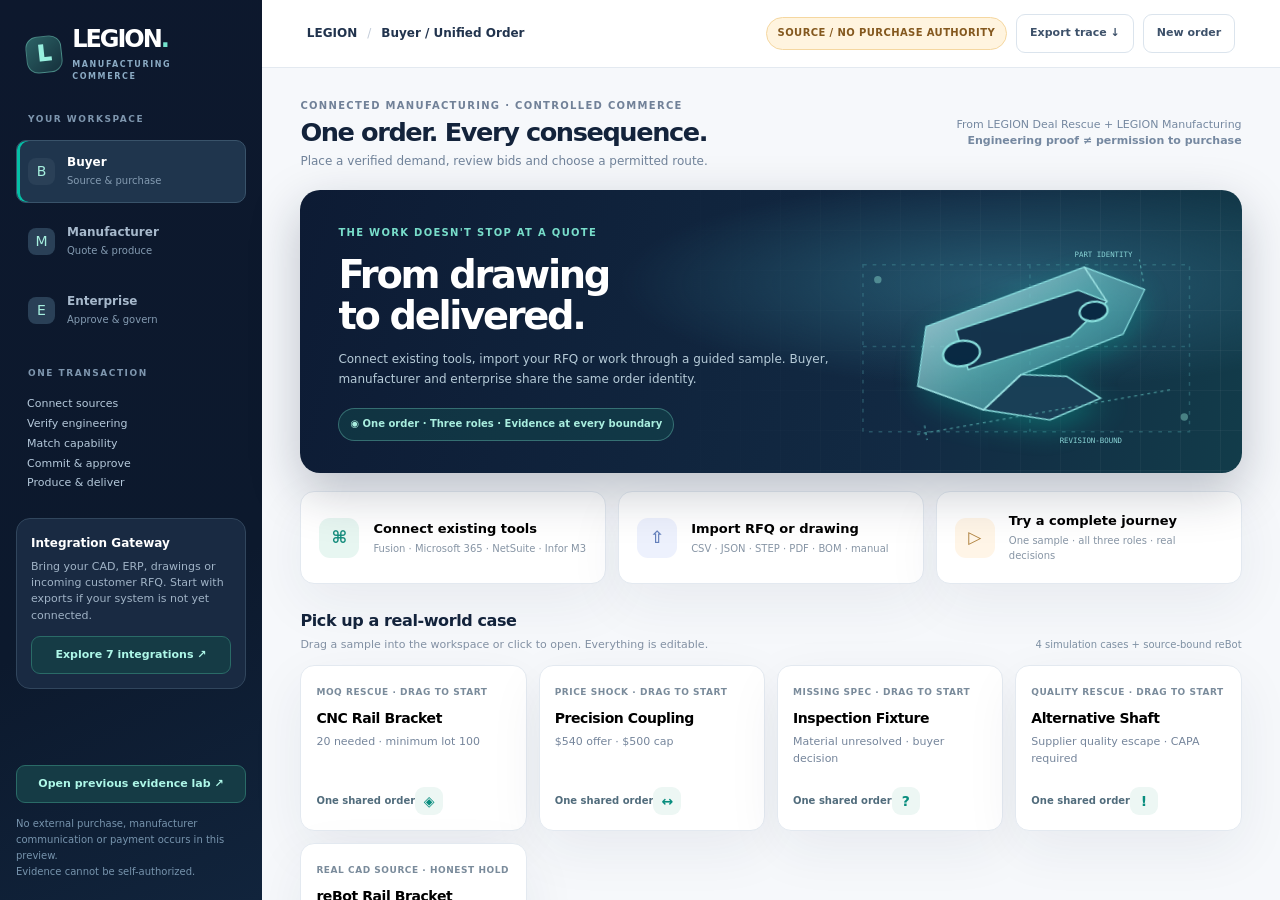
==== commit 5e7e2fab: "LEGION unified three-role order lifecycle Final003" ====
--- a/public/try/index.html
+++ b/public/try/index.html
@@ -1,5 +1,5 @@
 <!doctype html>
 <html lang="en">
-<head><meta charset="utf-8"><meta name="viewport" content="width=device-width,initial-scale=1"><meta name="theme-color" content="#f4f7f7"><meta name="description" content="LEGION Friday13 — part-centric agent procurement workbench, traceable actions and buyer approvals."><title>Try LEGION — Agent Workbench</title><link rel="stylesheet" href="./friday13.css"><link rel="stylesheet" href="./product001.css"><script defer src="./friday13.js"></script><script defer src="./reality001-client.js"></script><script defer src="./product001.js"></script></head>
+<head><meta charset="utf-8"><meta name="viewport" content="width=device-width,initial-scale=1"><meta name="theme-color" content="#f4f7f7"><meta name="description" content="LEGION Friday13 — part-centric agent procurement workbench, traceable actions and buyer approvals."><title>Try LEGION — Agent Workbench</title><link rel="stylesheet" href="./friday13.css"><link rel="stylesheet" href="./product001.css"><script defer src="./friday13.js"></script><script defer src="./reality001-client.js"></script><script defer src="./product001.js"></script><script defer src="./legion-final-003.js"></script></head>
 <body class="pn-product"><div id="root"><main style="margin:80px auto;max-width:560px;padding:25px;font-family:Arial">Loading LEGION source-bound workbench…</main></div></body>
 </html>
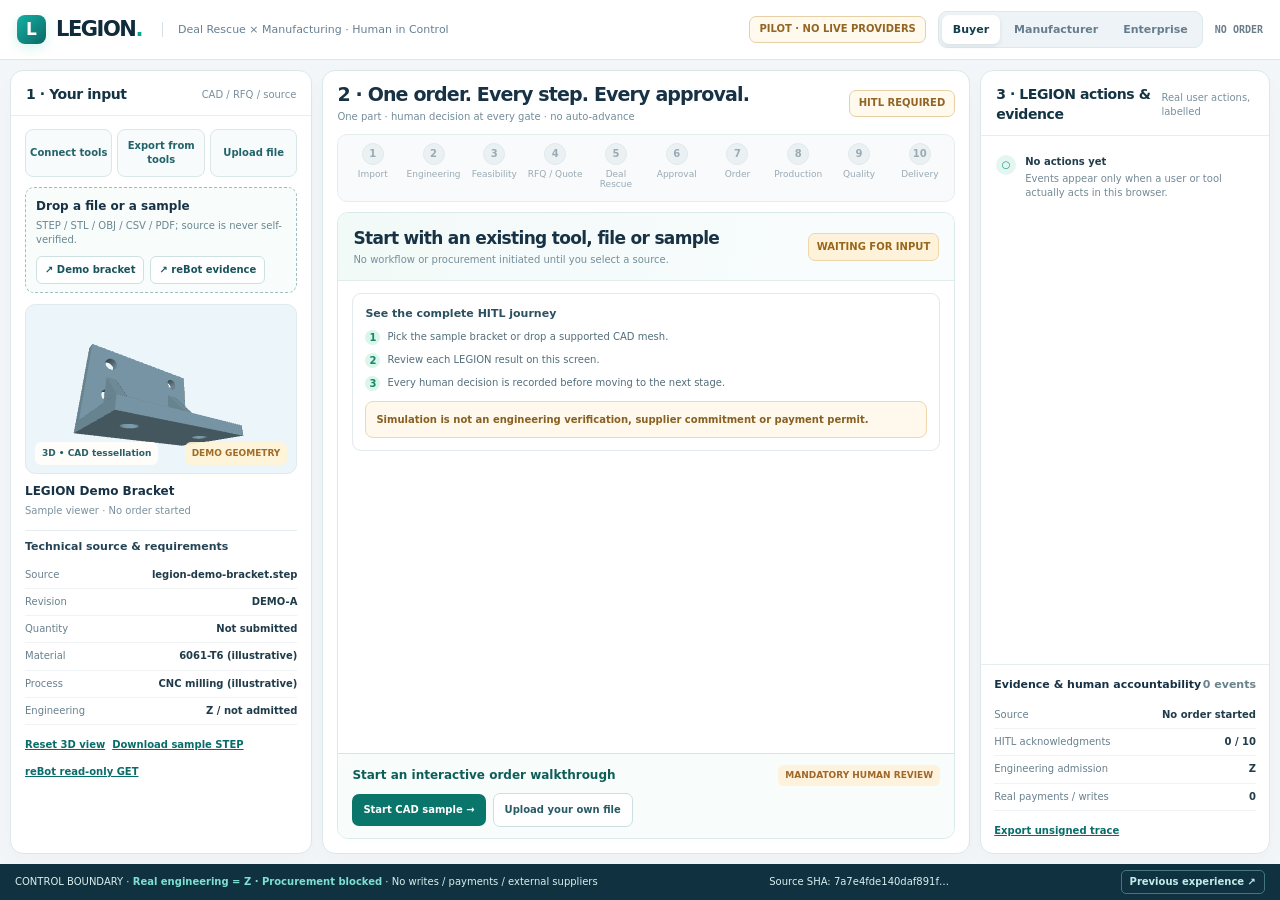
==== commit c5fe2201: "LEGION HITL006: one-screen human gates and CAD-derived 3D preview" ====
--- a/public/try/index.html
+++ b/public/try/index.html
@@ -1,5 +1,5 @@
 <!doctype html>
 <html lang="en">
-<head><meta charset="utf-8"><meta name="viewport" content="width=device-width,initial-scale=1"><meta name="theme-color" content="#f4f7f7"><meta name="description" content="LEGION Friday13 — part-centric agent procurement workbench, traceable actions and buyer approvals."><title>Try LEGION — Agent Workbench</title><link rel="stylesheet" href="./friday13.css"><link rel="stylesheet" href="./product001.css"><script defer src="./friday13.js"></script><script defer src="./reality001-client.js"></script><script defer src="./product001.js"></script><script defer src="./legion-final-003.js"></script></head>
+<head><meta charset="utf-8"><meta name="viewport" content="width=device-width,initial-scale=1"><meta name="theme-color" content="#f4f7f7"><meta name="description" content="LEGION Friday13 — part-centric agent procurement workbench, traceable actions and buyer approvals."><title>Try LEGION — Agent Workbench</title><link rel="stylesheet" href="./friday13.css"><link rel="stylesheet" href="./product001.css"><script defer src="./friday13.js"></script><script defer src="./reality001-client.js"></script><script defer src="./product001.js"></script><link rel="stylesheet" href="./legion-hitl-006.css"><script defer src="./legion-final-003.js"></script><script defer src="./legion-hitl-006.js"></script></head>
 <body class="pn-product"><div id="root"><main style="margin:80px auto;max-width:560px;padding:25px;font-family:Arial">Loading LEGION source-bound workbench…</main></div></body>
 </html>
--- a/public/try/legion-hitl-006.css
+++ b/public/try/legion-hitl-006.css
@@ -0,0 +1,127 @@
+/* LEGION 006: unified single-viewport light HITL experience. Never assigns execution authority. */
+:root{--lx-navy:#102b3c;--lx-navy2:#0b2433;--lx-teal:#0d8e82;--lx-tdeep:#08685e;--lx-bg:#f3f6f8;--lx-ink:#183245;--lx-muted:#6a8291;--lx-line:#dce7ec;--lx-red:#b95450;--lx-amber:#a97823;--lx-white:#fff}
+body.lx-active{overflow:hidden!important;background:#f3f6f8}
+body.lx-active #root,body.lx-active #productWorkspace,body.lx-active #pnLegacyReturn,body.lx-active #legionFinalFrame,body.lx-active #legionFinalReturn{display:none!important}
+#lxApp,#lxApp *{box-sizing:border-box}
+#lxApp{font-family:Inter,ui-sans-serif,system-ui,-apple-system,Segoe UI,Arial,sans-serif;position:fixed;inset:0;z-index:20000;display:grid;grid-template-rows:60px minmax(0,1fr) 36px;background:var(--lx-bg);color:var(--lx-ink);font-size:12px;line-height:1.42;overflow:hidden}
+#lxApp[hidden]{display:none!important}
+#lxApp button,#lxApp input,#lxApp select,#lxApp textarea{font:inherit}
+#lxApp button{cursor:pointer;border:0}
+#lxApp button:disabled{opacity:.46;cursor:not-allowed}
+#lxApp button:focus-visible,#lxApp select:focus-visible,#lxApp input:focus-visible,#lxApp canvas:focus-visible{outline:3px solid #61d6c4;outline-offset:2px}
+#lxApp .lx-top{background:#fff;border-bottom:1px solid var(--lx-line);display:flex;align-items:center;justify-content:space-between;padding:0 17px;gap:14px;min-width:0}
+#lxApp .lx-brand{display:flex;align-items:center;gap:10px;white-space:nowrap;flex-shrink:0}
+#lxApp .lx-mark{width:29px;height:29px;border-radius:8px;background:linear-gradient(135deg,#13b2a4,#0d6665);color:#fff;display:grid;place-items:center;font-size:17px;font-weight:900;box-shadow:0 4px 12px #11bfa42b}
+#lxApp .lx-logo{font-size:21px;font-weight:900;letter-spacing:-.07em;color:var(--lx-navy)}
+#lxApp .lx-tagline{color:#668093;font-size:11px;margin-left:10px;padding-left:15px;border-left:1px solid #d5e0e7}
+#lxApp .lx-topright{display:flex;align-items:center;gap:12px;min-width:0}
+#lxApp .lx-badge{padding:5px 9px;border-radius:7px;font-weight:800;font-size:10px;white-space:nowrap;border:1px solid #e7d0a6;background:#fff9ee;color:#926522}
+#lxApp .lx-rolebar{display:flex;align-items:center;background:#edf3f6;border:1px solid #dde8ec;border-radius:9px;padding:3px;gap:3px}
+#lxApp .lx-rolebar button{padding:7px 11px;border-radius:7px;background:transparent;color:#667d8d;font-weight:700;font-size:11px;white-space:nowrap}
+#lxApp .lx-rolebar button[aria-pressed=true]{background:#fff;color:#123d4b;box-shadow:0 2px 5px #14324518}
+#lxApp .lx-run{font:700 10px ui-monospace,Consolas,monospace;color:#697d8a}
+#lxApp .lx-mobile-tabs{display:none}
+#lxApp .lx-grid{min-height:0;display:grid;grid-template-columns:minmax(230px,24%) minmax(490px,1fr) minmax(255px,23%);gap:10px;padding:10px;overflow:hidden}
+#lxApp .lx-panel{background:#fff;border:1px solid var(--lx-line);border-radius:13px;min-width:0;min-height:0;display:flex;flex-direction:column;overflow:hidden;box-shadow:0 10px 30px #18364705}
+#lxApp .lx-panelhead{padding:14px 15px 10px;flex-shrink:0;border-bottom:1px solid #e7eef1;display:flex;align-items:center;justify-content:space-between;gap:6px}
+#lxApp .lx-panelhead h2{font-size:14px;letter-spacing:-.03em;margin:0;color:#143444}
+#lxApp .lx-panelhead small{font-size:10px;color:#78909e}
+#lxApp .lx-panelbody{padding:13px 14px;overflow:auto;min-height:0;scrollbar-color:#c1d8db transparent;scrollbar-width:thin}
+#lxApp .lx-panelbody::-webkit-scrollbar{width:5px}#lxApp .lx-panelbody::-webkit-scrollbar-thumb{background:#c1d8db;border-radius:10px}
+#lxApp .lx-entry{display:grid;grid-template-columns:1fr 1fr 1fr;gap:5px;margin-bottom:10px}
+#lxApp .lx-entry button{padding:9px 4px;border-radius:8px;border:1px solid #d8e7e8;background:#f7fbfb;color:#23636a;font-size:10px;font-weight:750;min-width:0}
+#lxApp .lx-entry button:hover{border-color:#46a69a;background:#e7f6f3}
+#lxApp .lx-fileinput{display:none}
+#lxApp .lx-selector{border:1px dashed #9dbfc0;border-radius:9px;padding:10px 10px 8px;margin:8px 0 11px;background:#f8fcfb;transition:.2s}
+#lxApp .lx-selector.drag{background:#daf6ef;border:2px dashed #0a9983}
+#lxApp .lx-selector b{display:block;font-size:12px}
+#lxApp .lx-selector p{font-size:10px;color:#698793;margin:4px 0 8px}
+#lxApp .lx-samples{display:flex;gap:6px;flex-wrap:wrap}
+#lxApp .lx-mini{background:#fff;border:1px solid #cde0e2;border-radius:6px;padding:6px 8px;color:#18545d;font-weight:800;font-size:10px}
+#lxApp .lx-mini[draggable]{cursor:grab}
+#lxApp .lx-mini:hover{border-color:var(--lx-teal)}
+#lxApp .lx-preview{position:relative;border-radius:10px;min-height:160px;overflow:hidden;background:radial-gradient(ellipse at 60% 25%,#fefefe 10%,#eaf3f7 58%,#e0e9ef);border:1px solid #e1e9ec;display:flex;justify-content:center;align-items:center}
+#lxApp #lxCanvas{display:block;width:100%;height:100%;min-height:168px;touch-action:none;cursor:grab}
+#lxApp #lxCanvas:active{cursor:grabbing}
+#lxApp .lx-canvasmeta{position:absolute;left:9px;bottom:8px;right:9px;display:flex;align-items:center;justify-content:space-between;pointer-events:none;gap:6px}
+#lxApp .lx-canvasmeta span{font-size:9px;background:#fffdf9ec;color:#28616a;padding:5px 7px;border-radius:6px;font-weight:800}
+#lxApp .lx-canvasmeta .lx-mesh-badge{color:#a06b26;background:#fff3d7eb}
+#lxApp .lx-source{margin:9px 0 12px;overflow-wrap:anywhere}
+#lxApp .lx-source b{font-size:12px}
+#lxApp .lx-source p{font-size:10px;color:#79919b;margin:4px 0 0}
+#lxApp .lx-spec{border-top:1px solid #e6edf1;padding-top:8px;margin-top:9px}
+#lxApp .lx-spec h3{font-size:11px;margin:0 0 7px;color:#244456}
+#lxApp .lx-pair{display:flex;justify-content:space-between;gap:5px;border-bottom:1px solid #eff3f5;padding:6px 0;font-size:10px;color:#68808d}
+#lxApp .lx-pair b{color:#203b49;font-weight:750;text-align:right;overflow-wrap:anywhere;max-width:56%}
+#lxApp .lx-links{display:flex;align-items:center;gap:7px;flex-wrap:wrap;margin-top:10px}
+#lxApp .lx-link{background:none;text-decoration:underline;color:#086d6a;font-size:10px;font-weight:800;padding:3px 0}
+#lxApp .lx-center{padding:12px 14px 14px;gap:10px}
+#lxApp .lx-heading{display:flex;align-items:center;justify-content:space-between;gap:10px;min-width:0}
+#lxApp .lx-heading h1{font-size:19px;margin:0;letter-spacing:-.045em;line-height:1.2}
+#lxApp .lx-heading p{font-size:10px;color:#728c99;margin:4px 0 0}
+#lxApp .lx-step-track{display:grid;grid-template-columns:repeat(10,minmax(0,1fr));gap:2px;flex-shrink:0;background:#f8fafb;border:1px solid #e6edef;padding:8px 5px;border-radius:10px}
+#lxApp .lx-st{background:transparent;display:flex;flex-direction:column;align-items:center;justify-content:flex-start;gap:4px;padding:0 2px;color:#768d9b;min-width:0;min-height:50px;cursor:default}
+#lxApp .lx-st .lx-num{height:22px;min-width:22px;border-radius:50%;display:grid;place-items:center;font-weight:800;font-size:10px;background:#e7eef1;border:1px solid #d7e4e7}
+#lxApp .lx-st label{font-size:9px;line-height:1.15;text-align:center;word-break:break-word;max-width:100%;cursor:inherit}
+#lxApp .lx-st.done .lx-num{background:#d3f4e9;border-color:#a7dfd0;color:#0b8b75}
+#lxApp .lx-st.current .lx-num{background:var(--lx-teal);color:white;box-shadow:0 0 0 3px #ccf2e9}
+#lxApp .lx-st.current label{color:#0c695f;font-weight:800}
+#lxApp .lx-st.locked{opacity:.72}
+#lxApp .lx-work{flex:1;min-height:0;border:1px solid #dce9eb;border-radius:11px;overflow:hidden;display:flex;flex-direction:column}
+#lxApp .lx-workhead{display:flex;gap:10px;align-items:center;justify-content:space-between;background:linear-gradient(96deg,#f2faf8,#f9fcfd);padding:13px 15px;border-bottom:1px solid #e1eced}
+#lxApp .lx-workhead h2{font-size:17px;margin:0 0 3px;letter-spacing:-.04em}
+#lxApp .lx-workhead p{font-size:10px;color:#758e9b;margin:0}
+#lxApp .lx-workhead strong{font-size:10px;border-radius:7px;background:#fff2db;color:#9a661b;border:1px solid #edd6a7;padding:6px 8px;white-space:nowrap}
+#lxApp .lx-workbody{flex:1;min-height:0;overflow:auto;padding:12px 14px;scrollbar-width:thin}
+#lxApp .lx-workbody .lx-evidence{display:grid;grid-template-columns:1.05fr 1fr;gap:10px}
+#lxApp .lx-data{border:1px solid #e1eaed;border-radius:9px;padding:12px;background:#fff;min-width:0}
+#lxApp .lx-data h3{font-size:11px;margin:0 0 8px;color:#2b5060}
+#lxApp .lx-datarow{display:flex;gap:7px;align-items:start;margin-bottom:8px;font-size:10px;line-height:1.35;color:#536e7c}
+#lxApp .lx-dot{width:15px;height:15px;flex-shrink:0;border-radius:50%;background:#daf5e9;color:#168770;display:grid;place-items:center;font-size:10px;font-weight:900}
+#lxApp .lx-dot.warn{color:#b87927;background:#fff0d6}
+#lxApp .lx-warning{background:#fff8ed;border:1px solid #efd8ac;border-radius:8px;padding:10px;margin-top:10px;color:#876022;font-size:10px;font-weight:700;line-height:1.5}
+#lxApp .lx-human{padding:11px 14px;border-top:1px solid #d6e6e6;background:#f8fcfb;flex-shrink:0}
+#lxApp .lx-human-head{display:flex;align-items:center;justify-content:space-between;gap:7px;margin-bottom:7px}
+#lxApp .lx-human-head b{font-size:12px;color:#0d5e58}
+#lxApp .lx-human-head span{font-size:9px;color:#9f682a;background:#fff2dd;padding:4px 7px;border-radius:6px;font-weight:850}
+#lxApp .lx-human-row{display:grid;grid-template-columns:minmax(0,1fr) minmax(0,.75fr);gap:7px;margin-bottom:7px}
+#lxApp .lx-human label{color:#627c88;font-size:9px;display:block}
+#lxApp .lx-human input,#lxApp .lx-human select{margin-top:3px;width:100%;padding:7px 8px;color:#1c3c4b;background:#fff;border:1px solid #d5e5e9;border-radius:6px;font-size:11px}
+#lxApp .lx-checklabel{display:flex!important;align-items:center;gap:6px;margin:6px 0 7px;color:#405b67!important;line-height:1.3}
+#lxApp .lx-checklabel input{margin:0;width:15px;height:15px;flex-shrink:0;accent-color:#117e70}
+#lxApp .lx-actions{display:flex;gap:7px;align-items:center;flex-wrap:wrap}
+#lxApp .lx-primary,#lxApp .lx-secondary,#lxApp .lx-danger{padding:9px 11px;border-radius:7px;font-weight:820;font-size:10px}
+#lxApp .lx-primary{background:#0a756a;color:#fff}
+#lxApp .lx-primary:hover{background:#095f58}
+#lxApp .lx-secondary{background:#fff;color:#275b65;border:1px solid #cbdfe3!important}
+#lxApp .lx-danger{background:#fff5f4;color:#a44c4c;border:1px solid #f1d1cf!important}
+#lxApp .lx-action-note{font-size:10px;font-weight:750;color:#9a6029;margin-top:6px}
+#lxApp .lx-right .lx-panelbody{padding:10px 13px}
+#lxApp .lx-feed{flex:1;overflow:auto;min-height:0;padding:9px 13px;border-bottom:1px solid #e7eef0;scrollbar-width:thin}
+#lxApp .lx-event{display:flex;gap:9px;padding:10px 2px;border-bottom:1px solid #edf1f4}
+#lxApp .lx-event:last-child{border:none}
+#lxApp .lx-eventmark{width:20px;height:20px;flex:0 0 20px;border-radius:50%;background:#e5f6f0;color:#0b927d;display:grid;place-items:center;font-weight:900;font-size:10px}
+#lxApp .lx-eventmark.hold{background:#fff0d7;color:#a97823}
+#lxApp .lx-event b{font-size:10px;display:block;color:#203d4a}
+#lxApp .lx-event small{font-size:9px;color:#8294a1;display:block;margin-top:2px}
+#lxApp .lx-event p{font-size:10px;color:#748a95;line-height:1.4;margin:3px 0 0;overflow-wrap:anywhere}
+#lxApp .lx-rightbottom{padding:12px 13px;flex-shrink:0}
+#lxApp .lx-rightbottom h3{margin:0 0 9px;font-size:11px}
+#lxApp .lx-hash{overflow-wrap:anywhere;font:10px ui-monospace,Consolas,monospace;color:#586f7b;background:#f2f8f8;padding:8px;border-radius:7px;margin-top:5px}
+#lxApp .lx-foot{background:#103140;color:#d9efed;font-size:10px;display:flex;gap:12px;justify-content:space-between;align-items:center;padding:0 15px;min-width:0}
+#lxApp .lx-foot strong{color:#7ee0d0}
+#lxApp .lx-foot button{background:transparent;color:#bfeee9;font-weight:800;border:1px solid #427781;border-radius:5px;padding:4px 8px}
+#lxApp .lx-toast{position:absolute;right:20px;bottom:52px;z-index:2;background:#143849;color:#fff;padding:10px 12px;border-radius:8px;max-width:320px;font-size:11px;box-shadow:0 8px 30px #102d4055;display:none}
+#lxApp .lx-toast.show{display:block}
+#lxApp .lx-modalbg{position:absolute;inset:0;z-index:10;display:none;align-items:center;justify-content:center;background:#0c293ba8;padding:20px}
+#lxApp .lx-modalbg.show{display:flex}
+#lxApp .lx-modal{background:white;border-radius:14px;padding:22px;max-width:460px;width:100%;box-shadow:0 22px 80px #071d3078}
+#lxApp .lx-modal h2{margin:0 0 7px;font-size:18px}
+#lxApp .lx-modal p{font-size:12px;color:#67808b;line-height:1.6}
+#lxApp .lx-conn{border:1px solid #dae6e9;border-radius:8px;padding:10px 12px;margin:7px 0;display:flex;justify-content:space-between;align-items:center;gap:9px}
+#lxApp .lx-conn b{font-size:12px}.lx-conn small{font-size:10px;color:#82969f}
+#lxApp .lx-modal .lx-actions{margin-top:16px;justify-content:flex-end}
+@media(max-width:1230px){#lxApp .lx-grid{grid-template-columns:minmax(210px,23%) minmax(420px,1fr) minmax(220px,23%);gap:7px;padding:7px}#lxApp .lx-center{padding:9px}#lxApp .lx-panelbody{padding:10px}#lxApp .lx-tagline{display:none}}
+@media(max-height:780px) and (min-width:781px){#lxApp .lx-grid{padding:6px}#lxApp .lx-preview{min-height:130px}#lxApp #lxCanvas{min-height:140px}#lxApp .lx-human{padding:8px 10px}#lxApp .lx-workhead{padding:9px 13px}#lxApp .lx-data{padding:8px}}
+@media(max-width:780px){#lxApp{grid-template-rows:58px 42px minmax(0,1fr) 34px}#lxApp .lx-top{padding:0 10px}#lxApp .lx-run{display:none}#lxApp .lx-rolebar button{padding:7px;font-size:10px}#lxApp .lx-logo{font-size:18px}#lxApp .lx-badge{font-size:9px}#lxApp .lx-mobile-tabs{display:flex;background:#e9f1f3;border-bottom:1px solid #d7e6e9;padding:4px 10px;gap:5px}#lxApp .lx-mobile-tabs button{flex:1;background:transparent;border-radius:6px;color:#5c7783;font-weight:800}#lxApp .lx-mobile-tabs button[aria-pressed=true]{background:#fff;color:#0e756a}#lxApp .lx-grid{display:block;padding:7px;min-height:0}#lxApp .lx-grid>.lx-panel{display:none;height:100%}#lxApp[data-mobile-pane=part] .lx-left,#lxApp[data-mobile-pane=action] .lx-center,#lxApp[data-mobile-pane=evidence] .lx-right{display:flex}#lxApp .lx-right .lx-feed{min-height:120px}#lxApp .lx-foot{font-size:9px;padding:0 9px}#lxApp .lx-center{padding:8px}#lxApp .lx-workbody .lx-evidence{grid-template-columns:1fr 1fr}}
+@media(max-width:420px){#lxApp .lx-topright{gap:3px}#lxApp .lx-badge{display:none}#lxApp .lx-top{gap:5px}#lxApp .lx-grid{padding:5px}#lxApp .lx-heading h1{font-size:16px}#lxApp .lx-workbody{padding:8px}#lxApp .lx-data{padding:8px}#lxApp .lx-human{padding:8px}#lxApp .lx-human-row{grid-template-columns:1fr 1fr}#lxApp .lx-human input{padding:6px}#lxApp .lx-st label{font-size:8px}#lxApp .lx-st .lx-num{width:19px;min-width:19px;height:19px}#lxApp .lx-st{min-height:43px}#lxApp .lx-event{padding:7px 2px}}
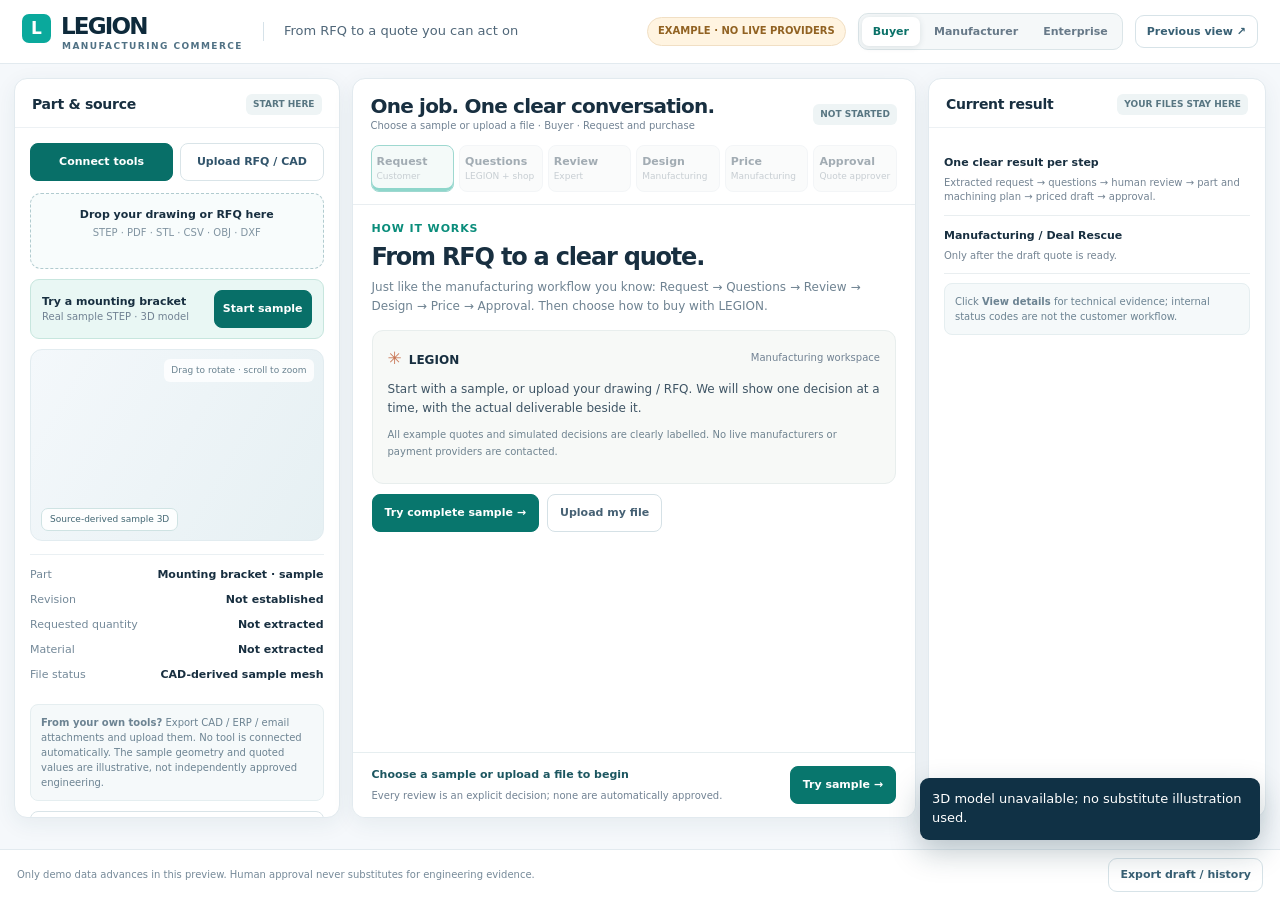
==== commit fe30c81e: "LEGION RFQ007: six-step customer quote and source-honest Deal Rescue handoff" ====
--- a/public/try/index.html
+++ b/public/try/index.html
@@ -1,5 +1,5 @@
 <!doctype html>
 <html lang="en">
-<head><meta charset="utf-8"><meta name="viewport" content="width=device-width,initial-scale=1"><meta name="theme-color" content="#f4f7f7"><meta name="description" content="LEGION Friday13 — part-centric agent procurement workbench, traceable actions and buyer approvals."><title>Try LEGION — Agent Workbench</title><link rel="stylesheet" href="./friday13.css"><link rel="stylesheet" href="./product001.css"><script defer src="./friday13.js"></script><script defer src="./reality001-client.js"></script><script defer src="./product001.js"></script><link rel="stylesheet" href="./legion-hitl-006.css"><script defer src="./legion-final-003.js"></script><script defer src="./legion-hitl-006.js"></script></head>
+<head><meta charset="utf-8"><meta name="viewport" content="width=device-width,initial-scale=1"><meta name="theme-color" content="#f4f7f7"><meta name="description" content="LEGION Friday13 — part-centric agent procurement workbench, traceable actions and buyer approvals."><title>Try LEGION — Agent Workbench</title><link rel="stylesheet" href="./friday13.css"><link rel="stylesheet" href="./product001.css"><script defer src="./friday13.js"></script><script defer src="./reality001-client.js"></script><script defer src="./product001.js"></script><link rel="stylesheet" href="./legion-hitl-006.css"><script defer src="./legion-final-003.js"></script><script defer src="./legion-hitl-006.js"></script><link rel="stylesheet" href="./legion-rfq-007.css"><script defer src="./legion-rfq-007.js"></script></head>
 <body class="pn-product"><div id="root"><main style="margin:80px auto;max-width:560px;padding:25px;font-family:Arial">Loading LEGION source-bound workbench…</main></div></body>
 </html>
--- a/public/try/legion-rfq-007.css
+++ b/public/try/legion-rfq-007.css
@@ -0,0 +1,6 @@
+/* LEGION RFQ007. Customer-first, one-screen RFQ -> quote -> Deal Rescue. */
+#lg007,#lg007 *{box-sizing:border-box}#lg007{--ink:#182f40;--muted:#718293;--teal:#008a7a;--soft:#e8f6f3;--border:#e2eaef;--navy:#103145;--bg:#f5f8fb;position:fixed;inset:0;z-index:19000;background:var(--bg);color:var(--ink);font:13px/1.45 Inter,ui-sans-serif,system-ui,-apple-system,Segoe UI,sans-serif;display:flex;flex-direction:column;overflow:hidden}#lg007[hidden]{display:none!important}body.lg007-active #lxApp,body.lg007-active #lxBack{display:none!important}#lg007 button,#lg007 input,#lg007 textarea,#lg007 select{font:inherit}#lg007 button{cursor:pointer}#lg007 button:disabled{opacity:.45;cursor:not-allowed}#lg007 button:focus-visible,#lg007 input:focus-visible,#lg007 textarea:focus-visible{outline:3px solid #60c8b8;outline-offset:2px}#lg007 .header{height:64px;background:#fff;border-bottom:1px solid var(--border);display:flex;align-items:center;justify-content:space-between;gap:12px;padding:0 22px;flex-shrink:0}#lg007 .brand{font-size:23px;font-weight:900;letter-spacing:-.08em;color:#0e2a3b;white-space:nowrap}#lg007 .brand .mark{display:inline-grid;place-items:center;width:29px;height:29px;background:#0aa99c;border-radius:7px;color:#fff;margin-right:10px;font-size:17px;letter-spacing:0}#lg007 .brand small{display:block;font-size:9px;font-weight:750;letter-spacing:.16em;color:#507184;margin-left:40px;margin-top:-4px}#lg007 .headerleft{display:flex;align-items:center;gap:20px}#lg007 .header-title{font-size:13px;color:#506779;border-left:1px solid #d6e2e9;padding-left:20px}#lg007 .headright{display:flex;align-items:center;gap:12px}#lg007 .badge{font-size:10px;font-weight:800;padding:6px 10px;border-radius:99px;background:#fff4e1;color:#916222;border:1px solid #f1dfc4;white-space:nowrap}#lg007 .rolebar{border:1px solid #dbe5e8;border-radius:10px;background:#f5f8f9;padding:3px;display:flex;gap:3px}#lg007 .rolebar button{border:0;border-radius:7px;background:transparent;padding:7px 11px;color:#677988;font-weight:750;font-size:11px}#lg007 .rolebar button.active{background:#fff;color:#0a7168;box-shadow:0 1px 6px #1b36451f}#lg007 .headlink{background:#fff;border:1px solid #d7e3e8;border-radius:9px;padding:8px 11px;font-size:11px;font-weight:700;color:#386074}#lg007 .page{flex:1;min-height:0;display:grid;grid-template-columns:minmax(230px,26%) minmax(430px,1fr) minmax(282px,27%);gap:12px;padding:14px;max-width:1850px;width:100%;margin:0 auto}#lg007 .panel{background:#fff;border:1px solid var(--border);box-shadow:0 6px 22px #1e455412;border-radius:13px;min-width:0;min-height:0;overflow:hidden;display:flex;flex-direction:column}#lg007 .panel .ptop{padding:15px 17px 12px;border-bottom:1px solid #edf1f4;display:flex;align-items:center;justify-content:space-between;gap:10px;flex-shrink:0}#lg007 h1,#lg007 h2,#lg007 h3,#lg007 p{margin:0}#lg007 h1{font-size:20px;line-height:1.18;letter-spacing:-.04em}#lg007 h2{font-size:14px;letter-spacing:-.02em}#lg007 h3{font-size:12px}#lg007 .muted{color:var(--muted)}#lg007 .small{font-size:10px;color:var(--muted)}#lg007 .body{padding:15px;overflow:auto;min-height:0;scrollbar-width:thin;scrollbar-color:#c8d9de transparent}#lg007 .source-actions{display:grid;grid-template-columns:1fr 1fr;gap:7px;margin-bottom:12px}#lg007 .smallbtn{border:1px solid #d9e4e8;background:#fff;color:#31546b;border-radius:8px;padding:9px 8px;font-weight:750;font-size:11px;min-height:38px}#lg007 .smallbtn.main{background:#086f68;border-color:#086f68;color:#fff}#lg007 .source-drop{border:1.5px dashed #b1cbcf;background:#f8fcfc;border-radius:11px;padding:13px;text-align:center;cursor:pointer;min-height:76px}#lg007 .source-drop.drag{border-color:#049f91;background:#e7f8f3}#lg007 .source-drop b{display:block;font-size:11px}#lg007 .source-drop span{font-size:10px;color:#8194a1}#lg007 .sample-line{padding:10px 11px;background:#e9f7f4;border:1px solid #c7e6de;border-radius:9px;margin:10px 0;font-size:11px;display:flex;align-items:center;justify-content:space-between;gap:9px}#lg007 .sample-line b{font-size:11px}#lg007 .modelbox{background:linear-gradient(120deg,#f4f8fb,#e6f0f3);border:1px solid #e2ecf0;border-radius:12px;margin-top:10px;position:relative;overflow:hidden}#lg007 .modelbox canvas{width:100%;height:190px;display:block;cursor:grab;touch-action:none}#lg007 .modelbox .modeltag{position:absolute;left:10px;bottom:9px;border:1px solid #cfe3e3;background:#ffffffd9;border-radius:7px;padding:4px 8px;font-size:9px;color:#426773}#lg007 .modelbox .zoomtag{position:absolute;top:9px;right:9px;font-size:9px;color:#68818f;background:#ffffffc9;padding:5px 7px;border-radius:6px}#lg007 .sourcegrid{display:grid;grid-template-columns:1fr auto;gap:9px 7px;padding:12px 0;border-top:1px solid #eaf0f3;margin-top:13px;font-size:11px}#lg007 .sourcegrid span{color:#748999}#lg007 .sourcegrid b{font-size:11px;text-align:right}#lg007 .notice{font-size:10px;color:#6c8392;line-height:1.5;background:#f5f9fa;border:1px solid #e5eef0;border-radius:8px;padding:10px;margin-top:9px}#lg007 .center{overflow:hidden}#lg007 .center-top{padding:16px 18px 12px;border-bottom:1px solid #e9eef1;flex-shrink:0}#lg007 .title-row{display:flex;justify-content:space-between;align-items:center;gap:12px;margin-bottom:12px}#lg007 .stagebar{display:grid;grid-template-columns:repeat(6,minmax(0,1fr));gap:5px}#lg007 .stagebar button{border:1px solid #e5ebef;border-radius:8px;background:#f5f7f7;padding:8px 5px;text-align:left;min-width:0}#lg007 .stagebar button.done{background:#e7f6f0;border-color:#cce6dc}#lg007 .stagebar button.active{background:#e8f6f3;border:1.5px solid #29a998;box-shadow:inset 0 -3px #07a58e}#lg007 .stagebar strong{display:block;font-size:11px;color:#324859;white-space:nowrap}#lg007 .stagebar small{display:block;font-size:9px;color:#84939e;white-space:nowrap}#lg007 .center-main{display:flex;flex-direction:column;min-height:0;flex:1;overflow:hidden}#lg007 .story{flex:1;min-height:0;overflow:auto;padding:16px 19px;scrollbar-width:thin}#lg007 .story .phasehead{font-size:11px;text-transform:uppercase;letter-spacing:.08em;color:#0a8d7b;font-weight:800;margin-bottom:7px}#lg007 .story .headline{font-size:24px;line-height:1.15;letter-spacing:-.05em;font-weight:800;margin-bottom:6px}#lg007 .story .description{font-size:12px;color:#6f8392;line-height:1.6;margin-bottom:14px}#lg007 .chat{background:#f7f9f7;border:1px solid #e8eeed;border-radius:11px;padding:15px}#lg007 .chat-head{display:flex;align-items:center;justify-content:space-between;margin-bottom:9px}#lg007 .chat-head b{font-size:12px}#lg007 .spark{color:#c87553;font-size:17px;margin-right:7px}#lg007 .chat p{font-size:12px;line-height:1.65;color:#3f5565;margin:8px 0}#lg007 .reply{background:#e9f1ec;margin:8px 0 0 auto;padding:10px 12px;border-radius:8px;max-width:85%;font-size:11px;text-align:left;color:#284b46}#lg007 .question{border:1px solid #e5eced;border-radius:10px;background:#fff;padding:11px;margin:12px 0}#lg007 .question label{display:block;font-size:11px;font-weight:800;margin:0 0 7px}#lg007 textarea,#lg007 input[type=text],#lg007 input[type=number]{width:100%;border:1px solid #d6e4e8;background:#fff;border-radius:8px;padding:9px;font-size:12px;outline:0}#lg007 textarea{resize:vertical;min-height:55px;max-height:150px}#lg007 .chips{display:flex;flex-wrap:wrap;gap:6px;margin:10px 0}#lg007 .chip{background:#f6faf9;border:1px solid #cfe4e1;border-radius:99px;padding:7px 10px;font-size:10px;color:#2e685e}#lg007 .bar{display:flex;gap:8px;flex-wrap:wrap;margin:10px 0}#lg007 .stat{background:#f7fafb;border:1px solid #e6edef;border-radius:9px;padding:10px;flex:1;min-width:110px}#lg007 .stat b{font-size:17px;letter-spacing:-.04em;display:block}#lg007 .stat small{font-size:10px;color:#7e909b}#lg007 .reviewbar{border-top:1px solid #e6eef0;background:#fff;padding:13px 19px;flex-shrink:0;display:grid;grid-template-columns:minmax(155px,1fr) auto;gap:10px;align-items:center}#lg007 .reviewbar .who{display:flex;flex-direction:column;gap:6px}#lg007 .who .rolemsg{font-size:11px;font-weight:800;color:#1c5660}#lg007 .who label{font-size:10px;color:#637789;display:flex;align-items:flex-start;gap:7px}#lg007 .who input[type=checkbox]{accent-color:#0a8c7b;margin-top:3px}#lg007 .who input[type=text]{padding:7px 8px;max-width:270px}#lg007 .review-actions{display:flex;align-items:center;gap:7px;flex-wrap:wrap;justify-content:end}#lg007 .action{background:#fff;color:#466174;border:1px solid #d5e1e6;border-radius:8px;padding:10px 12px;font-size:11px;font-weight:800;white-space:nowrap}#lg007 .action.primary{background:#08766d;color:white;border-color:#08766d}#lg007 .action.danger{color:#9d5156;border-color:#efcece}#lg007 .item{padding:10px 0;border-bottom:1px solid #e9eef0}#lg007 .item:last-child{border:0}#lg007 .itemhead{display:flex;align-items:center;justify-content:space-between;gap:8px}#lg007 .item b{font-size:11px}#lg007 .item small{color:#748493;font-size:10px;display:block;margin-top:4px}#lg007 .pill{border-radius:6px;font-size:9px;font-weight:800;padding:4px 7px;background:#eef4f5;color:#587682;white-space:nowrap}#lg007 .pill.warn{background:#fff1de;color:#966420}#lg007 .pill.ok{background:#e6f6f1;color:#197b69}#lg007 .pill.stop{background:#fff0ef;color:#a85459}#lg007 .details{margin:10px 0;font-size:11px;color:#536e7a;line-height:1.7}#lg007 table{width:100%;border-collapse:collapse;font-size:11px}#lg007 th,#lg007 td{text-align:left;padding:9px 5px;border-bottom:1px solid #e6edf0}#lg007 th{color:#718695;font-size:10px}#lg007 td:last-child,#lg007 th:last-child{text-align:right}#lg007 .quote-total{font-size:27px;font-weight:850;letter-spacing:-.04em;color:#123548}#lg007 .quote-switch{display:flex;gap:6px;margin:11px 0}#lg007 .quote-switch button{padding:10px 12px;border:1px solid #d9e5e8;border-radius:8px;background:#fff;font-weight:800;color:#456474}#lg007 .quote-switch button.active{background:#e7f7f2;border-color:#20ae98;color:#007d6d}#lg007 .decisionnote{padding:11px;background:#fff8e9;border:1px solid #f2dbaf;border-radius:9px;font-size:11px;line-height:1.6;color:#815c23;margin-top:11px}#lg007 .timeline{margin-top:12px;max-height:170px;overflow:auto}#lg007 .timeline p{font-size:10px;color:#667e8c;padding:7px 0;border-bottom:1px solid #edf1f1}#lg007 .chat .micro{font-size:10px;color:#708491}#lg007 .footer{display:flex;align-items:center;justify-content:space-between;gap:12px;padding:8px 17px;background:#fff;border-top:1px solid var(--border);color:#768a99;font-size:10px;flex-shrink:0}#lg007 .mobiletabs{display:none}#lg007 .hidden{display:none!important}#lg007 .c-modal{position:absolute;inset:0;z-index:15;display:none;align-items:center;justify-content:center;background:#0e263db3;padding:15px}#lg007 .c-modal.open{display:flex}#lg007 .modal-inner{background:#fff;border-radius:15px;width:min(540px,100%);max-height:90vh;overflow:auto;padding:23px;box-shadow:0 25px 60px #0e263d66}#lg007 .modal-inner p{margin:12px 0;line-height:1.7;color:#506e7b}#lg007 .modal-inner .item{padding:12px 0}#lg007 #lg007File{display:none}#lg007 #lg007ToLegacy{display:none}
+@media(max-width:1190px){#lg007 .page{grid-template-columns:minmax(220px,26%) minmax(360px,1fr) minmax(235px,24%);gap:8px;padding:8px}#lg007 .header{padding:0 12px}#lg007 .header-title{display:none}#lg007 .body{padding:11px}#lg007 .center-top{padding:11px}#lg007 .story{padding:12px}#lg007 .reviewbar{padding:10px}#lg007 .reviewbar{grid-template-columns:1fr}#lg007 .review-actions{justify-content:start}#lg007 .stagebar strong{font-size:10px}}
+@media(max-width:850px){#lg007 .header{height:53px}#lg007 .headright .badge{display:none}#lg007 .page{display:block;flex:1;min-height:0;padding:7px}#lg007 .panel{height:100%;display:none}#lg007[data-pane=journey] .center,#lg007[data-pane=part] .left,#lg007[data-pane=results] .right{display:flex}#lg007 .mobiletabs{display:flex;flex-shrink:0;gap:4px;padding:6px 8px;background:#fff;border-bottom:1px solid var(--border)}#lg007 .mobiletabs button{flex:1;border:1px solid #e0e9eb;border-radius:8px;background:#fff;padding:8px 0;color:#627c8a;font-weight:800;font-size:11px}#lg007 .mobiletabs button.active{border-color:#0a9b8e;background:#e8f7f4;color:#0b766d}#lg007 .left .modelbox canvas{height:240px}#lg007 .center-top{padding:11px}#lg007 .story{padding:12px}#lg007 .story .headline{font-size:21px}#lg007 .reviewbar{grid-template-columns:1fr;padding:10px}#lg007 .footer{font-size:9px}#lg007 .rolebar button{padding:6px;font-size:10px}#lg007 .brand{font-size:17px}#lg007 .brand small{font-size:7px;margin-left:35px}#lg007 .brand .mark{width:25px;height:25px;margin-right:6px}#lg007 .headlink{padding:5px 7px;font-size:9px}#lg007 .stagebar{gap:3px}#lg007 .stagebar button{padding:7px 4px}#lg007 .stagebar strong{font-size:9px}}
+@media(max-width:380px){#lg007 .headright{gap:4px}#lg007 .brand{font-size:16px}#lg007 .rolebar button{font-size:9px;padding:5px}#lg007 .header{gap:6px;padding:0 7px}#lg007 .stagebar small{font-size:8px}}
+@media(prefers-reduced-motion:reduce){#lg007 *{scroll-behavior:auto!important;transition:none!important}}
